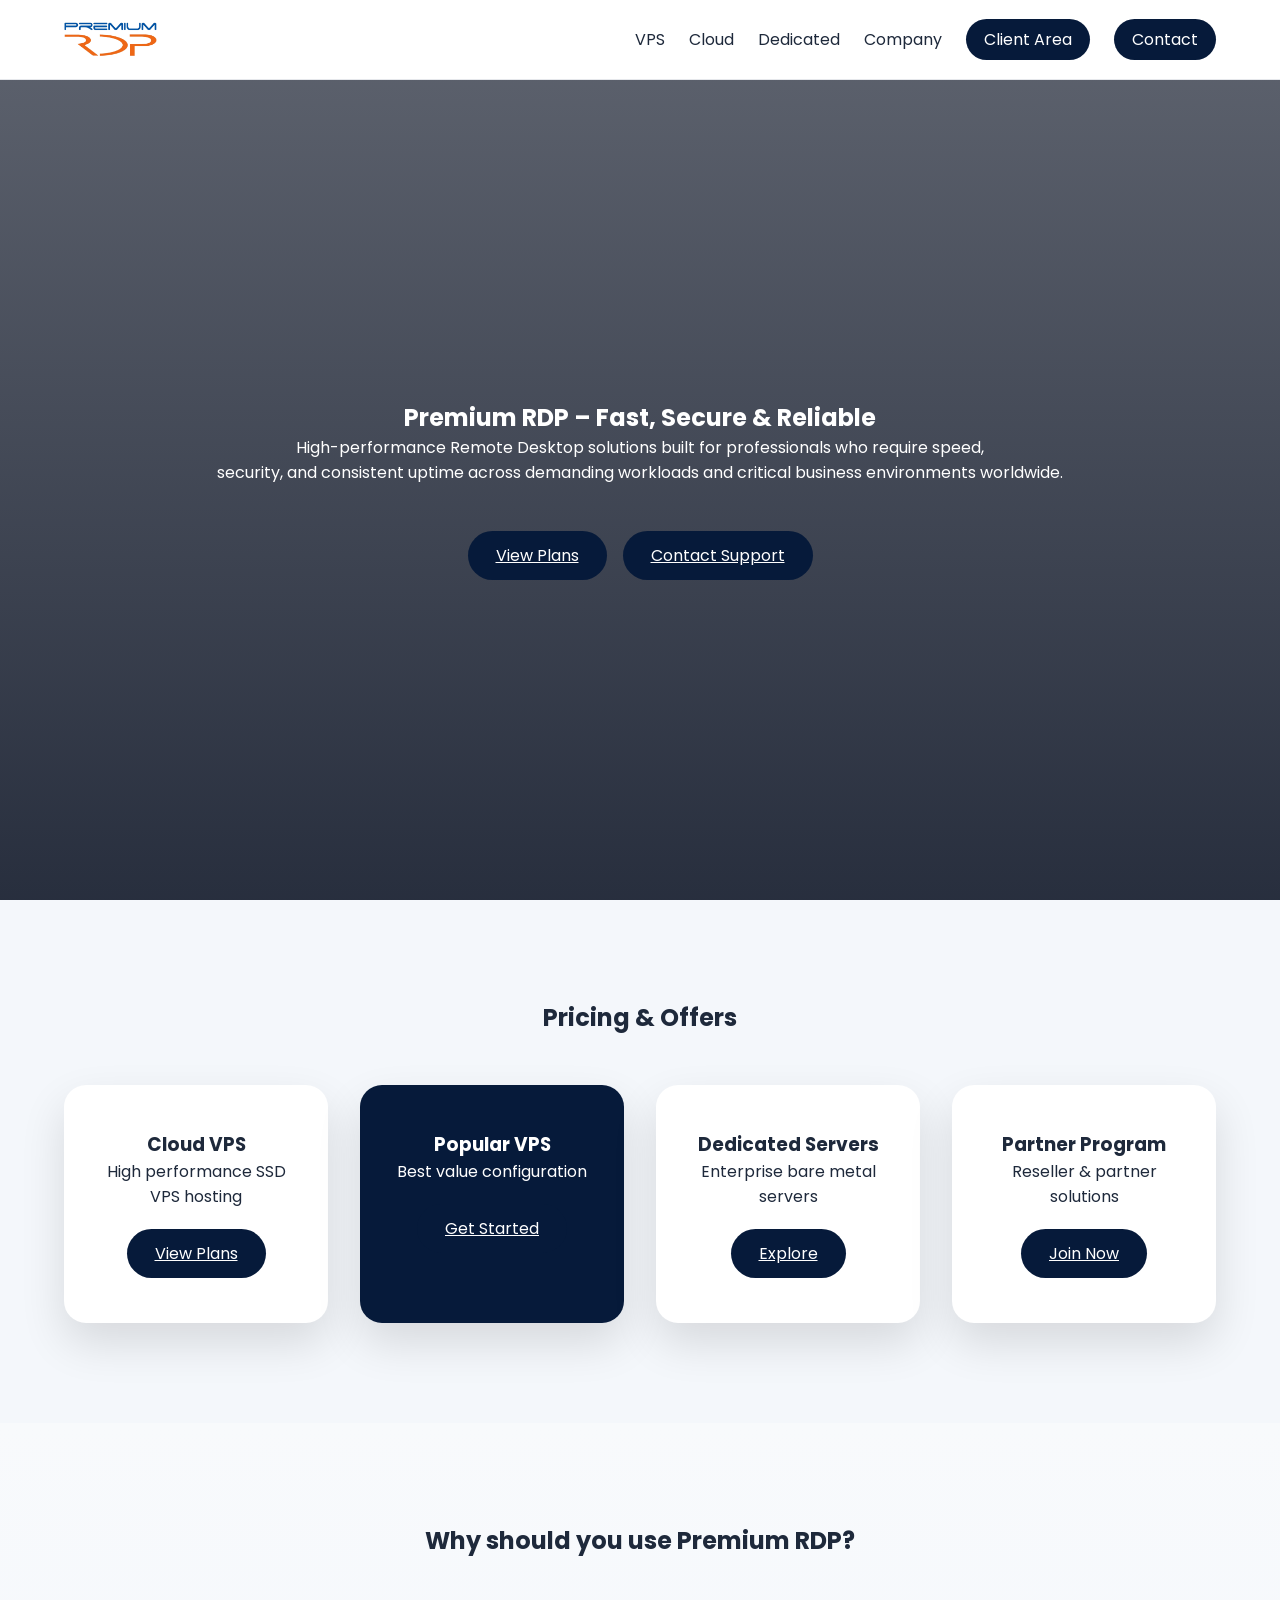
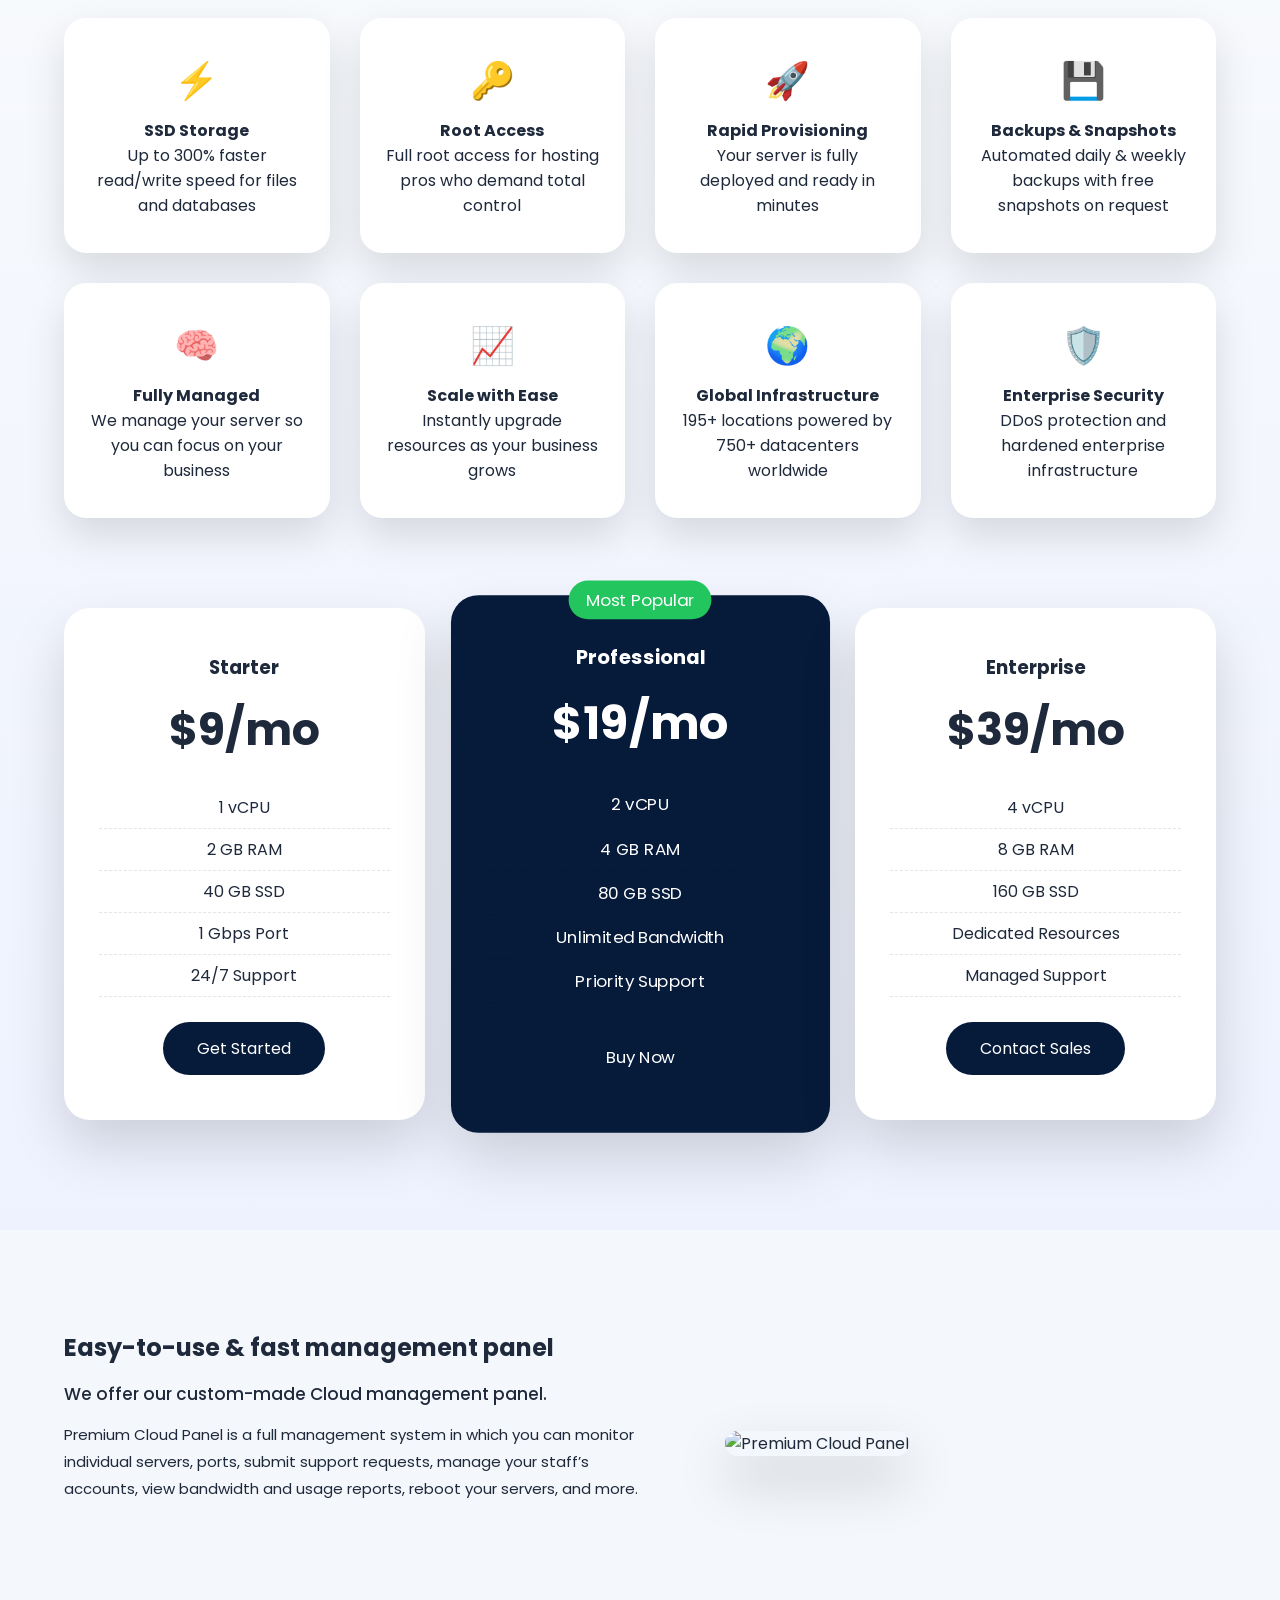
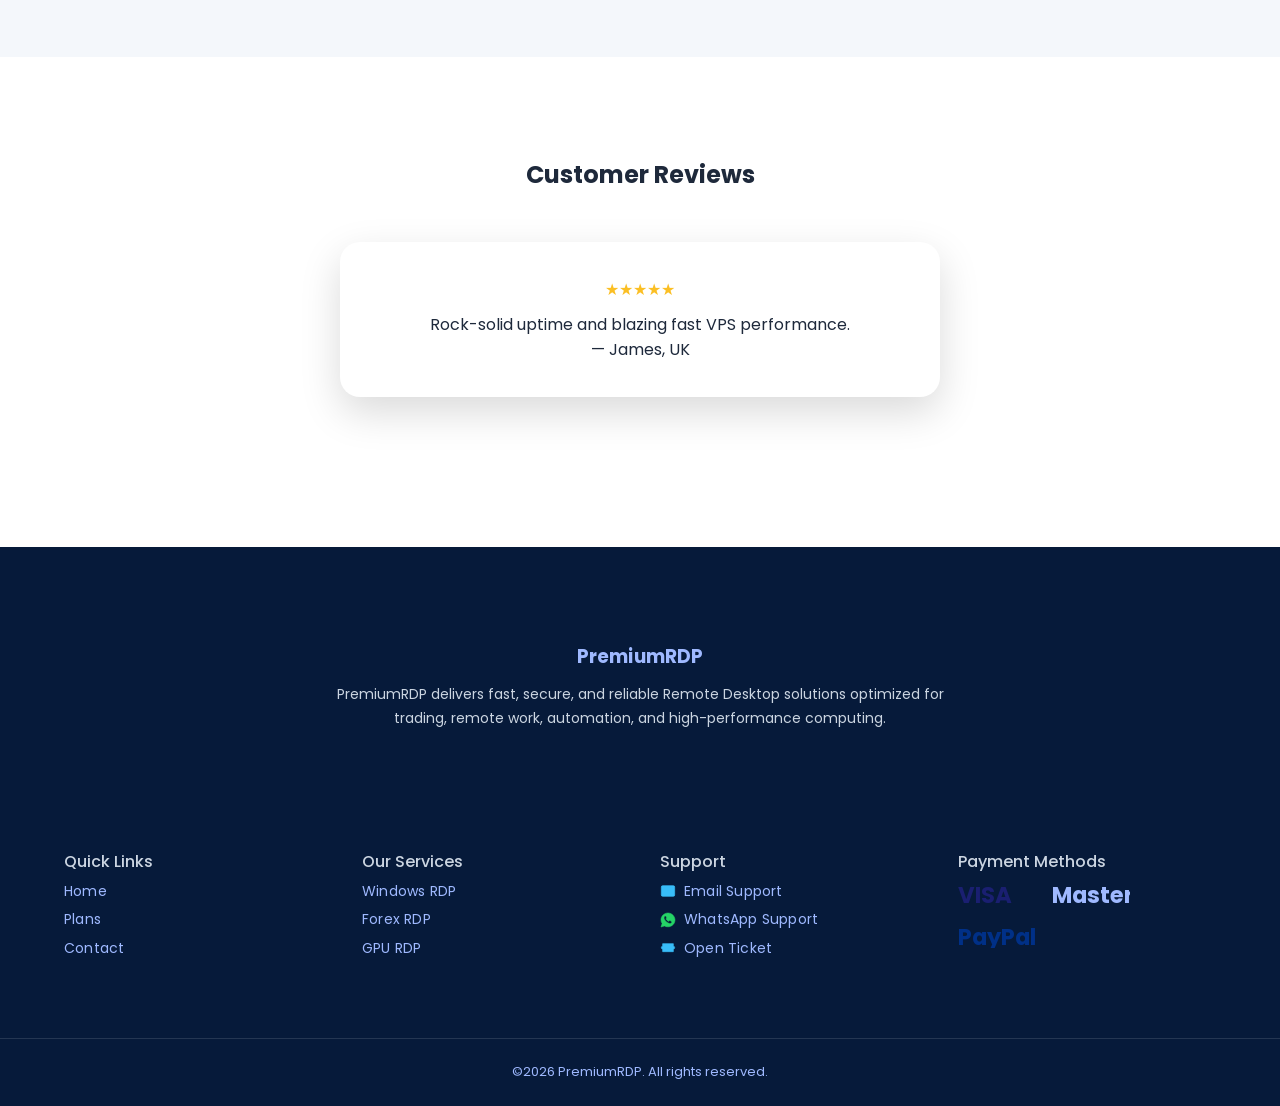
==== index.html @ 4b314b00 "Update index.html" ====
<!DOCTYPE html>
<html lang="en">
<head>
<meta charset="UTF-8">
<meta name="viewport" content="width=device-width, initial-scale=1.0">
<title>Premium RDP Hosting – Fast, Secure Remote Desktop Solutions</title>
<meta name="description" content="Premium RDP provides fast, secure, SSD-powered Remote Desktop hosting for trading, remote work, and streaming with 99.9% uptime and 24/7 support.">
<link rel="stylesheet" href="style.css">
<link href="https://fonts.googleapis.com/css2?family=Poppins:wght@300;400;500;600;700&display=swap" rel="stylesheet">
</head>
<body>

<!-- HEADER -->
<header>
<div class="container nav-container">
<a href="./" class="logo-link" aria-label="Premium RDP Home">
<img src="./premium_cheap_rdp.png" class="logo" alt="Premium RDP Logo" loading="eager">
</a>
<button class="menu-toggle" id="menuToggle" aria-label="Open menu">☰</button>
<nav>
<ul id="navMenu">
<li><a href="#vps">VPS</a></li>
<li><a href="#cloud">Cloud</a></li>
<li><a href="#dedicated">Dedicated</a></li>
<li><a href="#company">Company</a></li>
<li class="btn-nav"><a href="/client-area">Client Area</a></li>
<li class="btn-nav"><a href="contact.html">Contact</a></li>
</ul>
</nav>
</div>
</header>

<!-- HERO SLIDES -->
<section class="hero" id="hero1">

<div class="hero-slide active" style="background-image:url('https://images.unsplash.com/photo-1558494949-ef010cbdcc31?auto=format&fit=crop&w=2000&q=80&fm=webp');">
<div class="overlay"></div>
<div class="hero-content">
<h2>Premium RDP – Fast, Secure & Reliable</h2>
<p>High-performance Remote Desktop solutions built for professionals who require speed, <br>security, and consistent uptime across demanding workloads and critical business environments worldwide.</p>
<div class="hero-cta">
<a class="price-btn" href="#plans">View Plans</a>
<a class="price-btn" href="contact.html">Contact Support</a>
</div>
</div>
</div>

<div class="hero-slide" style="background-image:url('https://images.unsplash.com/photo-1597852074816-d933c7d2b988?auto=format&fit=crop&w=2000&q=80&fm=webp');">
<div class="overlay"></div>
<div class="hero-content">
<h2>Instant Setup • 99.9% Uptime • 24/7 Support</h2>
<p>Your RDP environment is deployed in minutes and monitored continuously. Our support <br> team operates around the clock to ensure performance, reliability, and uninterrupted access whenever you need it.</p>
<div class="hero-cta">
<a class="price-btn" href="#plans">View Plans</a>
<a class="price-btn" href="contact.html">Contact Support</a>
</div>
</div>
</div>

<div class="hero-slide" style="background-image:url('https://images.unsplash.com/photo-1558494949-ef010cbdcc31?auto=format&fit=crop&w=2000&q=80&fm=webp');">
<div class="overlay"></div>
<div class="hero-content">
<h2>Best RDP Plans for Trading / Remote Work / Streaming</h2>
<p>Optimized RDP solutions designed for traders, remote professionals, developers, <br> and streamers who need low latency, stable connections, and secure access from anywhere in the world.</p>
<div class="hero-cta">
<a class="price-btn" href="#plans">View Plans</a>
<a class="price-btn" href="contact.html">Contact Support</a>
</div>
</div>
</div>

<div class="hero-slide" style="background-image:url('https://images.unsplash.com/photo-1597852074816-d933c7d2b988?auto=format&fit=crop&w=2000&q=80&fm=webp');">
<div class="overlay"></div>
<div class="hero-content">
<h2>WE BRING YOU PROFESSIONAL, RELIABLE,<br>AND AFFORDABLE CLOUD SERVER SOLUTIONS.</h2>
<p>The most technologically advanced products tailored for your business, delivering performance, <br> stability, and dependable customer-focused infrastructure at competitive pricing.</p>
<div class="hero-cta">
<a class="price-btn" href="#plans">View Plans</a>
<a class="price-btn" href="contact.html">Contact Support</a>
</div>
</div>
</div>

<div class="hero-slide" style="background-image:url('https://images.unsplash.com/photo-1558494949-ef010cbdcc31?auto=format&fit=crop&w=2000&q=80&fm=webp');">
<div class="overlay"></div>
<div class="hero-content">
<h2>Enterprise Dedicated & VPS Hosting</h2>
<p>Our infrastructure is monitored 24/7 and never oversold, ensuring consistent performance, <br> predictable speeds, and reliable hosting for mission-critical workloads.</p>
<div class="hero-cta">
<a class="price-btn" href="#plans">View Plans</a>
<a class="price-btn" href="contact.html">Contact Support</a>
</div>
</div>
</div>

</section>

<section class="section light" id="plans">
  <div class="container">
    <h2 class="center">Pricing & Offers</h2>
    <div class="pricing-grid">
      <div class="pricing-card">
        <h3>Cloud VPS</h3>
        <p>High performance SSD VPS hosting</p>
        <a class="price-btn" href="#cloud">View Plans</a>
      </div>
      <div class="pricing-card featured">
        <h3>Popular VPS</h3>
        <p>Best value configuration</p>
        <a class="price-btn" href="#vps">Get Started</a>
      </div>
      <div class="pricing-card">
        <h3>Dedicated Servers</h3>
        <p>Enterprise bare metal servers</p>
        <a class="price-btn" href="#dedicated">Explore</a>
      </div>
      <div class="pricing-card">
        <h3>Partner Program</h3>
        <p>Reseller & partner solutions</p>
        <a class="price-btn" href="#company">Join Now</a>
      </div>
    </div>
  </div>
</section>

<!-- WHY PREMIUM + FEATURES + TIERS + CENTERED SUMMARY -->
<section class="section premium-why">
  <div class="container">

    <h2 class="center">Why should you use Premium RDP?</h2>

    <!-- FEATURES GRID -->
    <div class="premium-features">
 
    <!-- CENTERED SUMMARY -->
  <div class="feature-card">
    <span class="icon">⚡</span>
    <h4>SSD Storage</h4>
    <p>Up to 300% faster read/write speed for files and databases</p>
  </div>

  <div class="feature-card">
    <span class="icon">🔑</span>
    <h4>Root Access</h4>
    <p>Full root access for hosting pros who demand total control</p>
  </div>

  <div class="feature-card">
    <span class="icon">🚀</span>
    <h4>Rapid Provisioning</h4>
    <p>Your server is fully deployed and ready in minutes</p>
  </div>

  <div class="feature-card">
    <span class="icon">💾</span>
    <h4>Backups & Snapshots</h4>
    <p>Automated daily & weekly backups with free snapshots on request</p>
  </div>

  <div class="feature-card">
    <span class="icon">🧠</span>
    <h4>Fully Managed</h4>
    <p>We manage your server so you can focus on your business</p>
  </div>

  <div class="feature-card">
    <span class="icon">📈</span>
    <h4>Scale with Ease</h4>
    <p>Instantly upgrade resources as your business grows</p>
  </div>

  <div class="feature-card">
    <span class="icon">🌍</span>
    <h4>Global Infrastructure</h4>
    <p>195+ locations powered by 750+ datacenters worldwide</p>
  </div>

  <div class="feature-card">
    <span class="icon">🛡️</span>
    <h4>Enterprise Security</h4>
    <p>DDoS protection and hardened enterprise infrastructure</p>
  </div>

</div>

    <!-- PRICING TIERS -->
    <div class="pricing-tiers">
      <div class="tier">
        <h3>Starter</h3>
        <div class="price">$9<span>/mo</span></div>
        <ul>
          <li>1 vCPU</li>
          <li>2 GB RAM</li>
          <li>40 GB SSD</li>
          <li>1 Gbps Port</li>
          <li>24/7 Support</li>
        </ul>
        <a class="tier-btn">Get Started</a>
      </div>

      <div class="tier featured">
        <div class="badge">Most Popular</div>
        <h3>Professional</h3>
        <div class="price">$19<span>/mo</span></div>
        <ul>
          <li>2 vCPU</li>
          <li>4 GB RAM</li>
          <li>80 GB SSD</li>
          <li>Unlimited Bandwidth</li>
          <li>Priority Support</li>
        </ul>
        <a class="tier-btn">Buy Now</a>
      </div>

      <div class="tier">
        <h3>Enterprise</h3>
        <div class="price">$39<span>/mo</span></div>
        <ul>
          <li>4 vCPU</li>
          <li>8 GB RAM</li>
          <li>160 GB SSD</li>
          <li>Dedicated Resources</li>
          <li>Managed Support</li>
        </ul>
        <a class="tier-btn">Contact Sales</a>
      </div>
    </div>



  </div>
</section>

<!-- MANAGEMENT PANEL -->
<section class="section light panel-section">
  <div class="container panel-grid">

    <!-- LEFT COLUMN -->
    <div class="panel-content">
      <h2>Easy-to-use & fast management panel</h2>

      <p class="panel-lead">
        We offer our custom-made Cloud management panel.
      </p>

      <p class="panel-description">
        Premium Cloud Panel is a full management system in which you can monitor
        individual servers, ports, submit support requests, manage your staff’s
        accounts, view bandwidth and usage reports, reboot your servers, and more.
      </p>

      <img
        src="https://www.premiumrdp.com/wp-content/uploads/2019/08/vritual-private-server-features-768x200.png"
        class="panel-features-img"
        alt=""
      />
    </div>

    <!-- RIGHT COLUMN (THIS WAS MISSING) -->
    <div class="panel-image">
      <img
        src="https://www.premiumrdp.com/wp-content/uploads/2019/08/choose-server-specification-638x350.png"
        alt="Premium Cloud Panel"
        loading="lazy"
      />
    </div>

  </div>
</section>

<!-- TESTIMONIALS -->
<section class="section">
  <div class="container center">
    <h2>Customer Reviews</h2>
    <div class="testimonial-slider">
      <div class="testimonial active">
        <div class="stars">★★★★★</div>
        <p>Rock-solid uptime and blazing fast VPS performance.</p>
        <span>— James, UK</span>
      </div>
      <div class="testimonial">
        <div class="stars">★★★★★</div>
        <p>Support team is responsive and knowledgeable.</p>
        <span>— Maria, USA</span>
      </div>
      <div class="testimonial">
        <div class="stars">★★★★★</div>
        <p>Best hosting experience in years.</p>
        <span>— Ahmed, Germany</span>
      </div>
    </div>
  </div>
</section>

<!-- Company / About -->
<footer class="site-footer">
<div class="footer-top">
  <div class="footer-top-inner">
    <div class="footer-brand">
    <a href="/PremiumRDPHosting/" class="logo-link">
  <div class="footer-brand">
  <a href="/PremiumRDPHosting/" class="logo-link">
    <h3>PremiumRDP</h3>
  </a>
</div>
  </a>
      <p>
        PremiumRDP delivers fast, secure, and reliable Remote Desktop solutions
        optimized for trading, remote work, automation, and high-performance computing.
      </p>
    </div>
    </div>
  </div>
</div>

  
 <footer>
  <div class="footer-grid footer-columns">

    <!-- COLUMN 1: QUICK LINKS -->
    <section class="footer-col">
      <h4>Quick Links</h4>
      <ul>
        <li><a href="#hero1">Home</a></li>
        <li><a href="#plans">Plans</a></li>
        <li><a href="contact.html">Contact</a></li>
      </ul>
    </section>

    <!-- COLUMN 2: SERVICES -->
    <section class="footer-col">
      <h4>Our Services</h4>
      <ul>
        <li><a href="#vps">Windows RDP</a></li>
        <li><a href="#cloud">Forex RDP</a></li>
        <li><a href="#dedicated">GPU RDP</a></li>
      </ul>
    </section>

    <!-- COLUMN 3: SUPPORT -->
    <section class="footer-col">
      <h4>Support</h4>
      <ul class="icon-links">

        <li>
          <a href="mailto:support@premiumrdp.com">
            <svg viewBox="0 0 24 24" aria-hidden="true">
              <path d="M4 4h16a2 2 0 012 2v12a2 2 0 01-2 2H4a2 2 0 01-2-2V6a2 2 0 012-2zm8 7L4 6h16l-8 5z"/>
            </svg>
            Email Support
          </a>
        </li>

        <li>
          <a href="#">
            <svg viewBox="0 0 32 32" aria-hidden="true">
              <path d="M16 2C8.3 2 2 8.1 2 15.6c0 2.8.8 5.3 2.2 7.5L2 30l7.1-2.1c2.1 1.1 4.5 1.7 6.9 1.7 7.7 0 14-6.1 14-13.6S23.7 2 16 2zm7.6 19.2c-.3.9-1.7 1.7-2.4 1.8-.7.1-1.5.2-2.4-.1-.6-.2-1.3-.4-2.3-.9-4-1.7-6.6-5.8-6.8-6.1-.2-.3-1.6-2.1-1.6-4s1-2.8 1.4-3.2c.3-.4.8-.5 1-.5h.7c.2 0 .6-.1.9.6.3.7 1 2.5 1.1 2.7.1.2.1.4 0 .6-.1.2-.2.4-.4.6-.2.2-.4.5-.6.7-.2.2-.4.4-.2.7.2.3 1 1.6 2.1 2.6 1.4 1.2 2.6 1.6 2.9 1.8.4.2.6.2.8 0 .2-.2 1-1.1 1.2-1.4.2-.3.4-.3.7-.2.3.1 2.1 1 2.4 1.2.3.2.6.3.7.4.1.1.1.8-.2 1.6z"/>
            </svg>
            WhatsApp Support
          </a>
        </li>

        <li>
          <a href="contact.html">
            <svg viewBox="0 0 24 24" aria-hidden="true">
              <path d="M4 4h16v4a2 2 0 010 4v4H4v-4a2 2 0 010-4V4z"/>
            </svg>
            Open Ticket
          </a>
        </li>

      </ul>
    </section>

    <!-- COLUMN 4: PAYMENTS -->
    <section class="footer-col">
      <h4>Payment Methods</h4>
      <div class="payment-icons">

        <svg viewBox="0 0 48 16" aria-label="Visa">
          <text x="0" y="14" font-size="14" font-weight="700">VISA</text>
        </svg>

        <svg viewBox="0 0 48 16" aria-label="MasterCard">
          <text x="0" y="14" font-size="14" font-weight="700">MasterCard</text>
        </svg>

        <svg viewBox="0 0 48 16" aria-label="PayPal">
          <text x="0" y="14" font-size="14" font-weight="700">PayPal</text>
        </svg>

      </div>
    </section>

  </div>

  <p class="footer-legal">©2026 PremiumRDP. All rights reserved.</p>
</footer>

<script src="main.js"></script>
</body>
</html>
---- style.css ----
*{
  margin:0;
  padding:0;
  box-sizing:border-box;
}

/* ================= GLOBAL IMAGE SAFETY RESET ================= */
img{
  max-width:100%;
  height:auto;
}

:root{
  --bg:#ffffff;
  --text:#1e293b;
  --card:#ffffff;
  --navy:#061a3a;
}

body.dark{
  --bg:#020617;
  --text:#e5e7eb;
  --card:#020617;
}

body{
  font-family:'Poppins',sans-serif;
  background:var(--bg);
  color:var(--text);
  padding-top:80px;
  transition:.3s;
}

.container{
  width:90%;
  max-width:1200px;
  margin:auto;
}

/* ================= HEADER ================= */
header{
  position:fixed;
  top:0;
  width:100%;
  height:80px;
  background:var(--bg);
  border-bottom:1px solid #e5e7eb;
  z-index:1000;
}

.nav-container{
  display:flex;
  justify-content:space-between;
  align-items:center;
  height:100%;
}

.logo-link{
  display:flex;
  align-items:center;
  flex-shrink:0;
}

.logo{
  height:48px;
  max-height:48px;
  width:auto;
  display:block;
}

/* === LOGO HARD GUARANTEE (NO PATH CHANGES) === */
.logo{
  display: block !important;
  visibility: visible !important;
  opacity: 1 !important;
  max-width: none;
  object-fit: contain;
}
/* ================= NAV ================= */
nav ul{
  display:flex;
  gap:24px;
  list-style:none;
  align-items:center;
}

.btn-nav{
  background:var(--navy);
  color:#fff;
  padding:8px 18px;
  border-radius:999px;
  transition:.3s;
}

/* ================= HERO ================= */
.hero{
  height:calc(100vh - 80px);
  position:relative;
  overflow:hidden;
}

.hero-slide{
  position:absolute;
  inset:0;
  background-size:cover;
  background-position:center;
  opacity:0;
  transition:2.5s;
  display:flex;
  align-items:center;
  justify-content:center;
  transform:scale(1.04);
}

.hero-slide.active{
  opacity:1;
  transform:scale(1);
}

.overlay{
  position:absolute;
  inset:0;
  background:linear-gradient(
    180deg,
    rgba(2,10,28,.65),
    rgba(2,10,28,.85)
  );
}

.hero-content{
  position:relative;
  color:#fff;
  text-align:center;
  padding:20px;
}

.offer{
  background:var(--navy);
  padding:12px 30px;
  border-radius:999px;
  display:inline-block;
  margin-bottom:20px;
  transition:.3s;
}

/* ================= SECTIONS ================= */
.section{
  padding:100px 0;
}

.section.light{
  background:#f4f7fb;
}

.center{
  text-align:center;
}

/* ================= PRICING ================= */
.pricing-grid{
  display:grid;
  grid-template-columns:repeat(auto-fit,minmax(250px,1fr));
  gap:32px;
  margin-top:50px;
}

.pricing-card{
  background:var(--card);
  padding:45px 30px;
  border-radius:22px;
  text-align:center;
  box-shadow:0 20px 45px rgba(0,0,0,.12);
  transition:.35s;
}

.pricing-card:hover{
  transform:translateY(-10px);
}

.pricing-card.featured{
  background:var(--navy);
  color:#fff;
}

.price-btn{
  display:inline-block;
  margin-top:20px;
  padding:12px 28px;
  border-radius:999px;
  background:var(--navy);
  color:#fff;
  transition:.3s;
}

/* ================= TESTIMONIALS ================= */
.testimonial-slider{
  max-width:600px;
  margin:50px auto;
  position:relative;
}

.testimonial{
  background:var(--card);
  padding:35px;
  border-radius:20px;
  box-shadow:0 15px 40px rgba(0,0,0,.15);
  opacity:0;
  position:absolute;
  width:100%;
  transition:1s;
}

.testimonial.active{
  opacity:1;
  position:relative;
}

.stars{
  color:#fbbf24;
  margin-bottom:10px;
}

/* ================= FOOTER ================= */
footer{
  background:#020617;
  color:#cbd5e1;
  padding:70px 0;
}

.footer-grid{
  display:grid;
  grid-template-columns:repeat(auto-fit,minmax(220px,1fr));
  gap:40px;
}

footer h4{
  color:#fff;
  margin-bottom:10px;
}

footer p{
  font-size:14px;
  line-height:1.7;
}

.footer-partner{
  display:flex;
  flex-direction:column;
  justify-content:center;
  padding:25px;
  border-radius:18px;
  background:rgba(255,255,255,0.04);
}

.footer-legal{
  margin-top:40px;
  text-align:center;
  font-size:13px;
}

/* ================= FOOTER LINKS ================= */
.footer-links{
  list-style:none;
  padding:0;
}

.footer-links li{
  margin-bottom:6px;
}

.footer-links a{
  color:#cbd5e1;
  font-size:14px;
  text-decoration:none;
  transition:.25s;
}

.footer-links a:hover{
  color:#ffffff;
  text-decoration:underline;
}

/* ================= FOOTER HIGHLIGHTS ================= */
.footer-highlights{
  grid-column:1 / -1;
  margin-bottom:40px;
}

.footer-highlights ul{
  display:flex;
  flex-wrap:wrap;
  gap:24px;
  list-style:none;
  padding:20px 25px;
  background:rgba(255,255,255,0.04);
  border-radius:18px;
}

.footer-highlights li{
  font-size:15px;
  color:#e5e7eb;
  display:flex;
  align-items:center;
  gap:10px;
}

.footer-highlights li::before{
  content:"✓";
  color:#38bdf8;
  font-weight:700;
}
/* ===== WHY PREMIUM SECTION ===== */
.premium-why{
  background:linear-gradient(180deg,#f8fafc,#eef2ff);
}

.premium-features{
  display:grid;
  grid-template-columns:repeat(auto-fit,minmax(220px,1fr));
  gap:30px;
  margin:60px 0 90px;
}

.feature-card{
  background:var(--card);
  border-radius:22px;
  padding:35px 25px;
  text-align:center;
  box-shadow:0 18px 40px rgba(0,0,0,.12);
  transition:.35s;
}

.feature-card:hover{
  transform:translateY(-10px);
}

.feature-card .icon{
  font-size:36px;
  margin-bottom:10px;
  display:block;
}

/* ===== PRICING ===== */
.pricing-tiers{
  display:grid;
  grid-template-columns:repeat(auto-fit,minmax(260px,1fr));
  gap:35px;
  margin-bottom:10px;
}

.tier{
  background:#fff;
  border-radius:26px;
  padding:45px 35px;
  text-align:center;
  box-shadow:0 25px 55px rgba(0,0,0,.15);
  transition:.35s;
  position:relative;
}

.tier:hover{
  transform:translateY(-12px);
}

.tier.featured{
  background:var(--navy);
  color:#fff;
  transform:scale(1.05);
}

.badge{
  position:absolute;
  top:-14px;
  left:50%;
  transform:translateX(-50%);
  background:#22c55e;
  color:#fff;
  padding:6px 16px;
  border-radius:999px;
}

.price{
  font-size:44px;
  font-weight:700;
  margin:15px 0;
}

.tier ul{
  list-style:none;
  padding:0;
  margin:25px 0;
}

.tier ul li{
  padding:8px 0;
  border-bottom:1px dashed rgba(0,0,0,.1);
}

.tier-btn{
  display:inline-block;
  padding:14px 34px;
  border-radius:999px;
  background:var(--navy);
  color:#fff;
}

/* ===== SUMMARY ===== */
.why-summary{
  background:rgba(255,255,255,.75);
  border-radius:28px;
  padding:50px 40px;
  text-align:center;
  box-shadow:0 20px 45px rgba(0,0,0,.12);
}

.summary-points{
  display:flex;
  flex-wrap:wrap;
  justify-content:center;
  gap:22px;
}

.summary-points span{
  background:#fff;
  padding:14px 24px;
  border-radius:999px;
  font-size:14px;
  box-shadow:0 8px 22px rgba(0,0,0,.12);
}

@media(max-width:768px){
  .tier.featured{
    transform:none;
  }
}

/* ================= MANAGEMENT PANEL ================= */

.panel-section{
  background:#f4f7fb;
}

.panel-grid{
  display:grid;
  grid-template-columns:1.1fr .9fr;
  gap:60px;
  align-items:center;
}

.panel-content h2{
  margin-bottom:16px;
}

.panel-lead{
  font-size:17px;
  font-weight:500;
  margin-bottom:14px;
}

.panel-description{
  font-size:15px;
  line-height:1.8;
  margin-bottom:30px;
  max-width:620px;
}

.panel-features-img{
  width:100%;
  max-width:560px;
  margin-top:10px;
}

.panel-image img{
  width:100%;
  max-width:520px;
  border-radius:22px;
  box-shadow:0 25px 55px rgba(0,0,0,.2);
}

/* ================= RESPONSIVE ================= */

@media(max-width:900px){
  .panel-grid{
    grid-template-columns:1fr;
    text-align:center;
  }

  .panel-description{
    margin-left:auto;
    margin-right:auto;
  }

  .panel-features-img{
    margin-left:auto;
    margin-right:auto;
  }

  .panel-image img{
    margin:40px auto 0;
  }
}

.hero-cta{
  margin-top:26px;
  display:flex;
  gap:16px;
  justify-content:center;
  flex-wrap:wrap;
}

/* =========================================================
   FOOTER — FINAL STABLE OVERRIDE (NO STRUCTURE CHANGES)
   ========================================================= */

/* ---------- FULL-WIDTH DARK NAVY FOR ALL FOOTER AREAS ---------- */
footer{
  width:100vw;
  margin-left:calc(50% - 50vw);
  margin-right:calc(50% - 50vw);
  background:#061a3a;
  color:#cbd5e1;
}

/* Bottom legal strip MUST also be full width */
.footer-legal{
  width:100vw;
  margin-left:calc(50% - 50vw);
  margin-right:calc(50% - 50vw);
  background:#061a3a;
  color:#9fb9ff;
  padding:1.4rem 1rem;
  text-align:center;
  font-size:13px;
  border-top:1px solid rgba(255,255,255,0.12);
}

/* Prevent inner containers from painting white */
footer > *,
.footer-legal > *{
  background:transparent !important;
}

.footer-brand{
  text-align:center;
}

.footer-brand .logo-link{
  display:inline-block;
}

/* ---------- FOOTER GRID (UNCHANGED STRUCTURE, JUST STABLE) ---------- */
.footer-grid{
  max-width:1200px;
  margin:0 auto;
  padding:4rem 1.5rem 3rem;

  display:grid;
  grid-template-columns:repeat(auto-fit,minmax(220px,1fr));
  gap:40px;
}

/* ---------- BRAND BLOCK — CENTER ONLY THIS ---------- */
.footer-brand{
  text-align:center;
}

.footer-brand h3{
  color:#ffffff;
  margin-bottom:.75rem;
}

.footer-brand p{
  color:#9fb9ff;
  line-height:1.7;
  max-width:640px;
  margin:0 auto;
}

/* ---------- OTHER FOOTER HEADINGS ---------- */
footer h4{
  color:#e6edff;
  margin-bottom:10px;
  font-weight:500;
}

/* ---------- FOOTER TEXT ---------- */
footer p,
footer li{
  font-size:14px;
  line-height:1.7;
  color:#cbd5e1;
}

/* ---------- FOOTER LINKS ---------- */
.footer-links a{
  color:#a5c7ff;
  text-decoration:none;
  transition:.25s;
}

.footer-links a:hover{
  color:#e6f0ff;
  text-decoration:underline;
}

/* ---------- ICON + TEXT ALIGNMENT ---------- */
.icon-links a{
  display:flex;
  align-items:center;
  gap:.5rem;
}

/* ---------- SVG ICON SIZE + COLOR (FIXED) ---------- */
/* Utility / feature icons only */
.icon-links svg,
.footer-highlights svg{
  width:16px;
  height:16px;
  fill:#38bdf8;
  stroke:#38bdf8;
  flex-shrink:0;
}

/* ---------- FOOTER HIGHLIGHTS ---------- */
.footer-highlights{
  grid-column:1 / -1;
  margin-bottom:2.5rem;
}

.footer-highlights ul{
  display:flex;
  flex-wrap:wrap;
  gap:24px;
  padding:20px 25px;
  background:rgba(255,255,255,0.06);
  border-radius:18px;
  list-style:none;
}

.footer-highlights li{
  display:flex;
  align-items:center;
  gap:10px;
  font-size:15px;
  color:#e6edff;
}

.footer-highlights li::before{
  content:"✓";
  color:#38bdf8;
  font-weight:700;
}

/* ---------- PAYMENT / BRAND ICONS — DO NOT TOUCH ---------- */
.payment-icons svg{
  width:auto;
  height:26px;
  fill:initial;
  stroke:initial;
}

/* ---------- FORCE 4-COLUMN LAYOUT ---------- */
.footer-columns{
  grid-template-columns:repeat(4,1fr);
}

@media (max-width: 900px){
  .footer-columns{
    grid-template-columns:repeat(2,1fr);
  }
}

@media (max-width: 520px){
  .footer-columns{
    grid-template-columns:1fr;
  }
}

/* ---------- FOOTER COLUMN SPACING ---------- */
.footer-col ul{
  list-style:none;
  padding:0;
  margin:0;
}

.footer-col li{
  margin-bottom:8px;
}

/* ---------- ICON LINKS SVG FIX ---------- */
.icon-links svg{
  width:16px;
  height:16px;
  fill:#38bdf8;
  stroke:#38bdf8;
}

/* ---------- PAYMENT ICON ALIGNMENT ---------- */
.payment-icons{
  display:flex;
  gap:16px;
  align-items:center;
  flex-wrap:wrap;
}

/* =========================================================
   BRAND-ACCURATE SVG COLORS (OVERRIDES ONLY)
   ========================================================= */

/* ---------- WhatsApp (Green) ---------- */
.icon-links a[href*="whatsapp"] svg,
.icon-links svg[aria-hidden="true"]:has(path[d*="7.6 19.2"]){
  fill:#25D366;
  stroke:#25D366;
}

/* ---------- Visa ---------- */
.payment-icons svg[aria-label="Visa"] text{
  fill:#1A1F71;
}

/* ---------- PayPal ---------- */
.payment-icons svg[aria-label="PayPal"] text{
  fill:#003087;
}

/* ---------- Mastercard ---------- */
.payment-icons svg[aria-label="Mastercard"] circle:first-child{
  fill:#EB001B; /* red */
}

.payment-icons svg[aria-label="Mastercard"] circle:last-child{
  fill:#F79E1B; /* orange */
}

/* ---------- Crypto (Neutral Accent) ---------- */
.payment-icons svg[aria-label="Crypto"] circle{
  fill:#facc15;
}


.payment-icons svg{
  height:26px;
}
/* =========================================================
   FOOTER LINK TYPOGRAPHY & INTERACTION REFINEMENT
   ========================================================= */

/* Base footer link typography */
footer a{
  color:#9fb9ff;              /* light blue */
  font-weight:400;
  letter-spacing:.2px;
  text-decoration:none;
  transition:color .25s ease, transform .15s ease;
}

/* Hover / focus */
footer a:hover,
footer a:focus-visible{
  color:#e6f0ff;              /* brighter blue */
  text-decoration:none;
}

/* Active / click */
footer a:active{
  color:#c7d7ff;
}

/* List items spacing consistency */
footer ul li{
  margin-bottom:8px;
}

/* Support links (icon + text) */
.icon-links a{
  color:#9fb9ff;
  font-weight:400;
}

/* Hover lift for support links */
.icon-links a:hover{
  color:#e6f0ff;
  transform:translateX(2px);
}

/* Payment text labels (Visa / PayPal text SVGs) */
.payment-icons text{
  fill:#9fb9ff;
  transition:fill .25s ease;
}

/* Payment hover */
.payment-icons svg:hover text{
  fill:#e6f0ff;
}

/* =========================================================
   FOOTER SPACING REFINEMENT (TOP FOOTER ONLY)
   ========================================================= */

/* Reduce overall vertical padding of top footer */
.footer-grid{
  padding:3rem 1.5rem 2rem; /* was 4rem 1.5rem 3rem */
}

/* Tighten section headings */
footer h4{
  margin-bottom:6px; /* was ~10px */
}

/* Reduce list item spacing */
.footer-links li,
.footer-col li{
  margin-bottom:5px; /* was ~8px */
}

/* Tighten spacing under lists */
.footer-links{
  margin-bottom:0;
}

/* Reduce column internal padding if present */
.footer-col{
  padding-bottom:0;
}

/* Trim space before bottom legal footer */
footer{
  padding-bottom:0;
}

/* If highlights are used above columns, tighten them */
.footer-highlights{
  margin-bottom:1.75rem; /* was ~2.5rem */
}

.shift-right {
  position: relative;
  left: -40px;
}
/* ================= MOBILE NAV FIX ================= */

.menu-toggle{
  display:none;
  font-size:26px;
  background:none;
  border:none;
  cursor:pointer;
}

nav ul li a{
  text-decoration:none;
  color:inherit;
}

@media(max-width:768px){

  nav ul{
    position:absolute;
    top:80px;
    left:0;
    width:100%;
    background:var(--bg);
    flex-direction:column;
    padding:20px;
    gap:16px;
    display:none;
  }

  nav ul.open{
    display:flex;
  }

}


/* ================= MOBILE MENU — FLUSH RIGHT ================= */
@media (max-width: 768px){

  .nav-container{
    justify-content: space-between;
  }

  .logo-link{
    margin-right: auto;
  }

  .menu-toggle{
    display:block;
    margin-left: auto;
    padding-right: 0;
    padding-left: 12px;
    font-size: 26px;
    line-height: 1;
  }

}

/* ================= MOBILE LOGO FIX ================= */

@media (max-width: 768px){
  .logo{
    height:40px;
    width:auto;
    max-height:none;
  }

  .logo-text{
    display:none !important;
  }
}


/* ================= FOOTER BRAND — MOBILE CENTER FIX ================= */
@media (max-width: 768px){

  .footer-brand{
    text-align: center;
  }

  .footer-brand .logo-link{
    display: block;          /* critical */
    width: 100%;
    text-align: center;
  }

  .footer-brand h3{
    margin-left: auto;
    margin-right: auto;
  }

  .footer-brand p{
    margin-left: auto;
    margin-right: auto;
  }

}
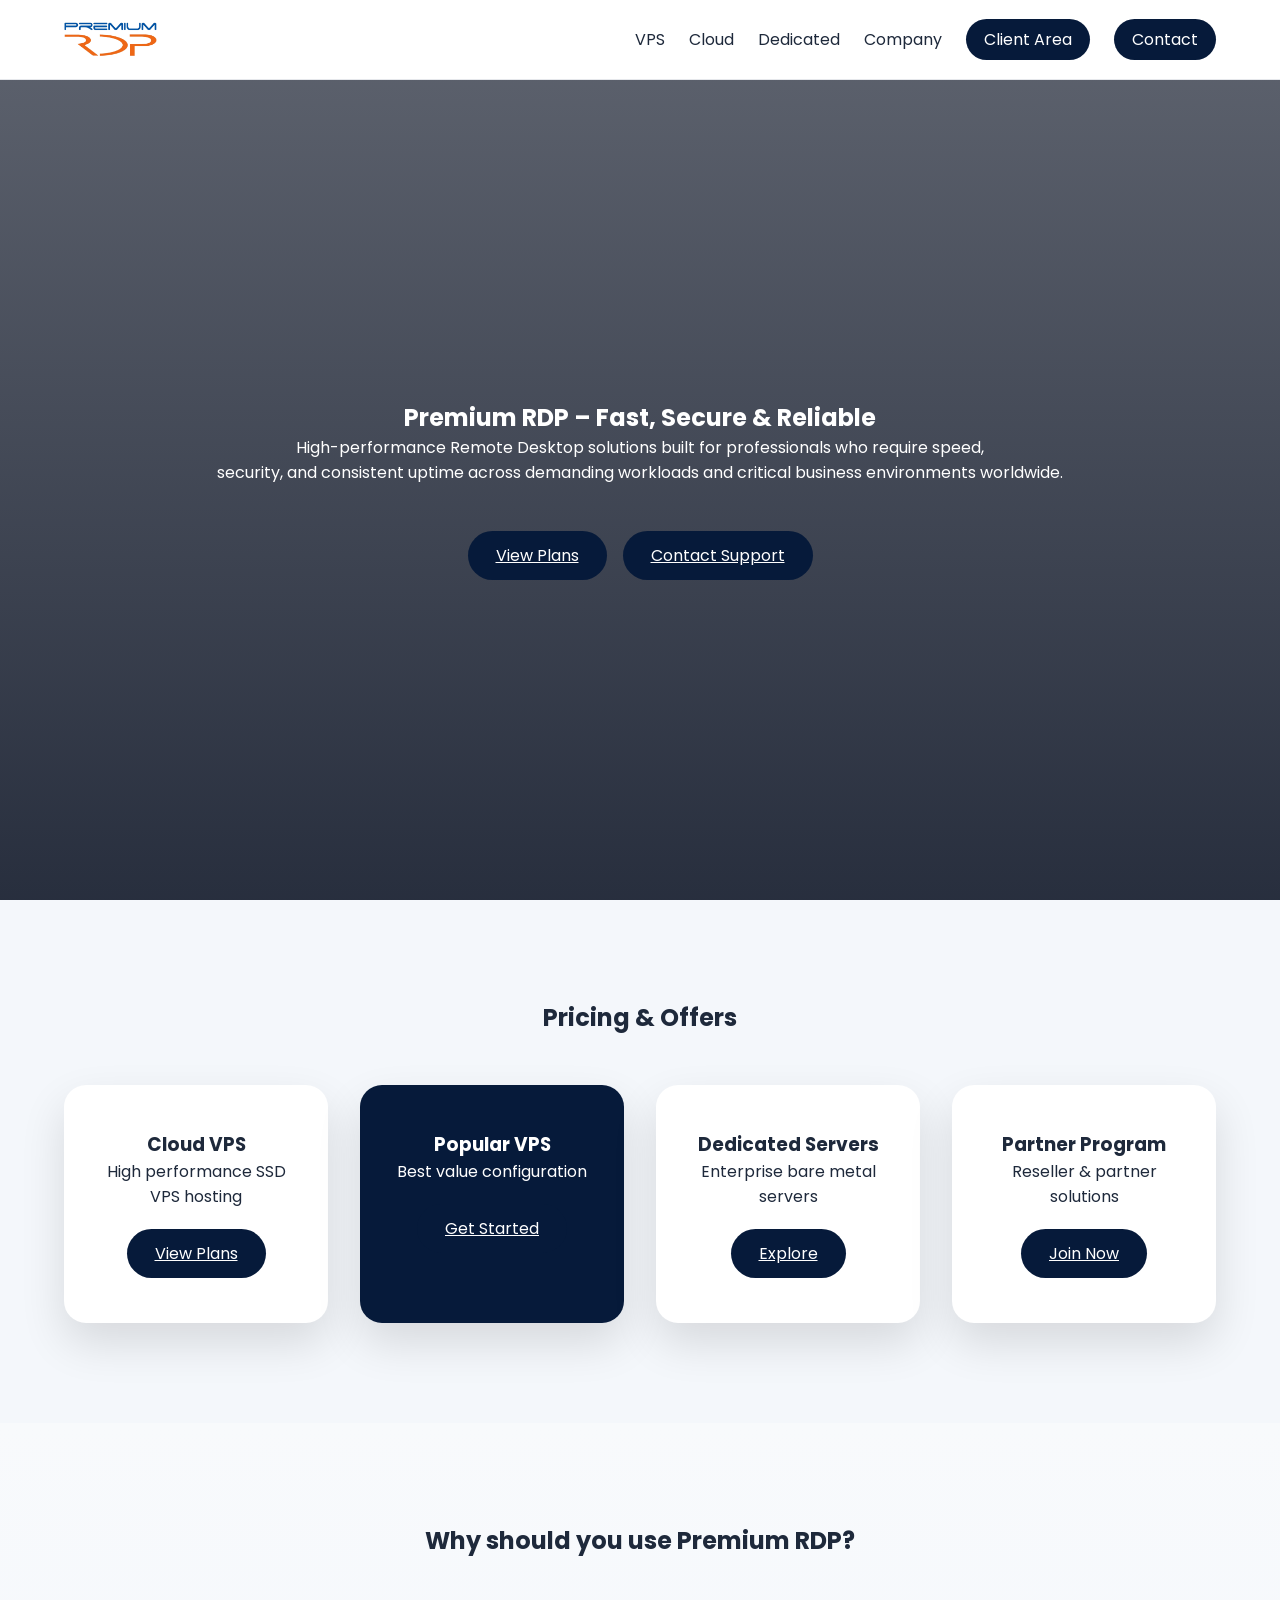
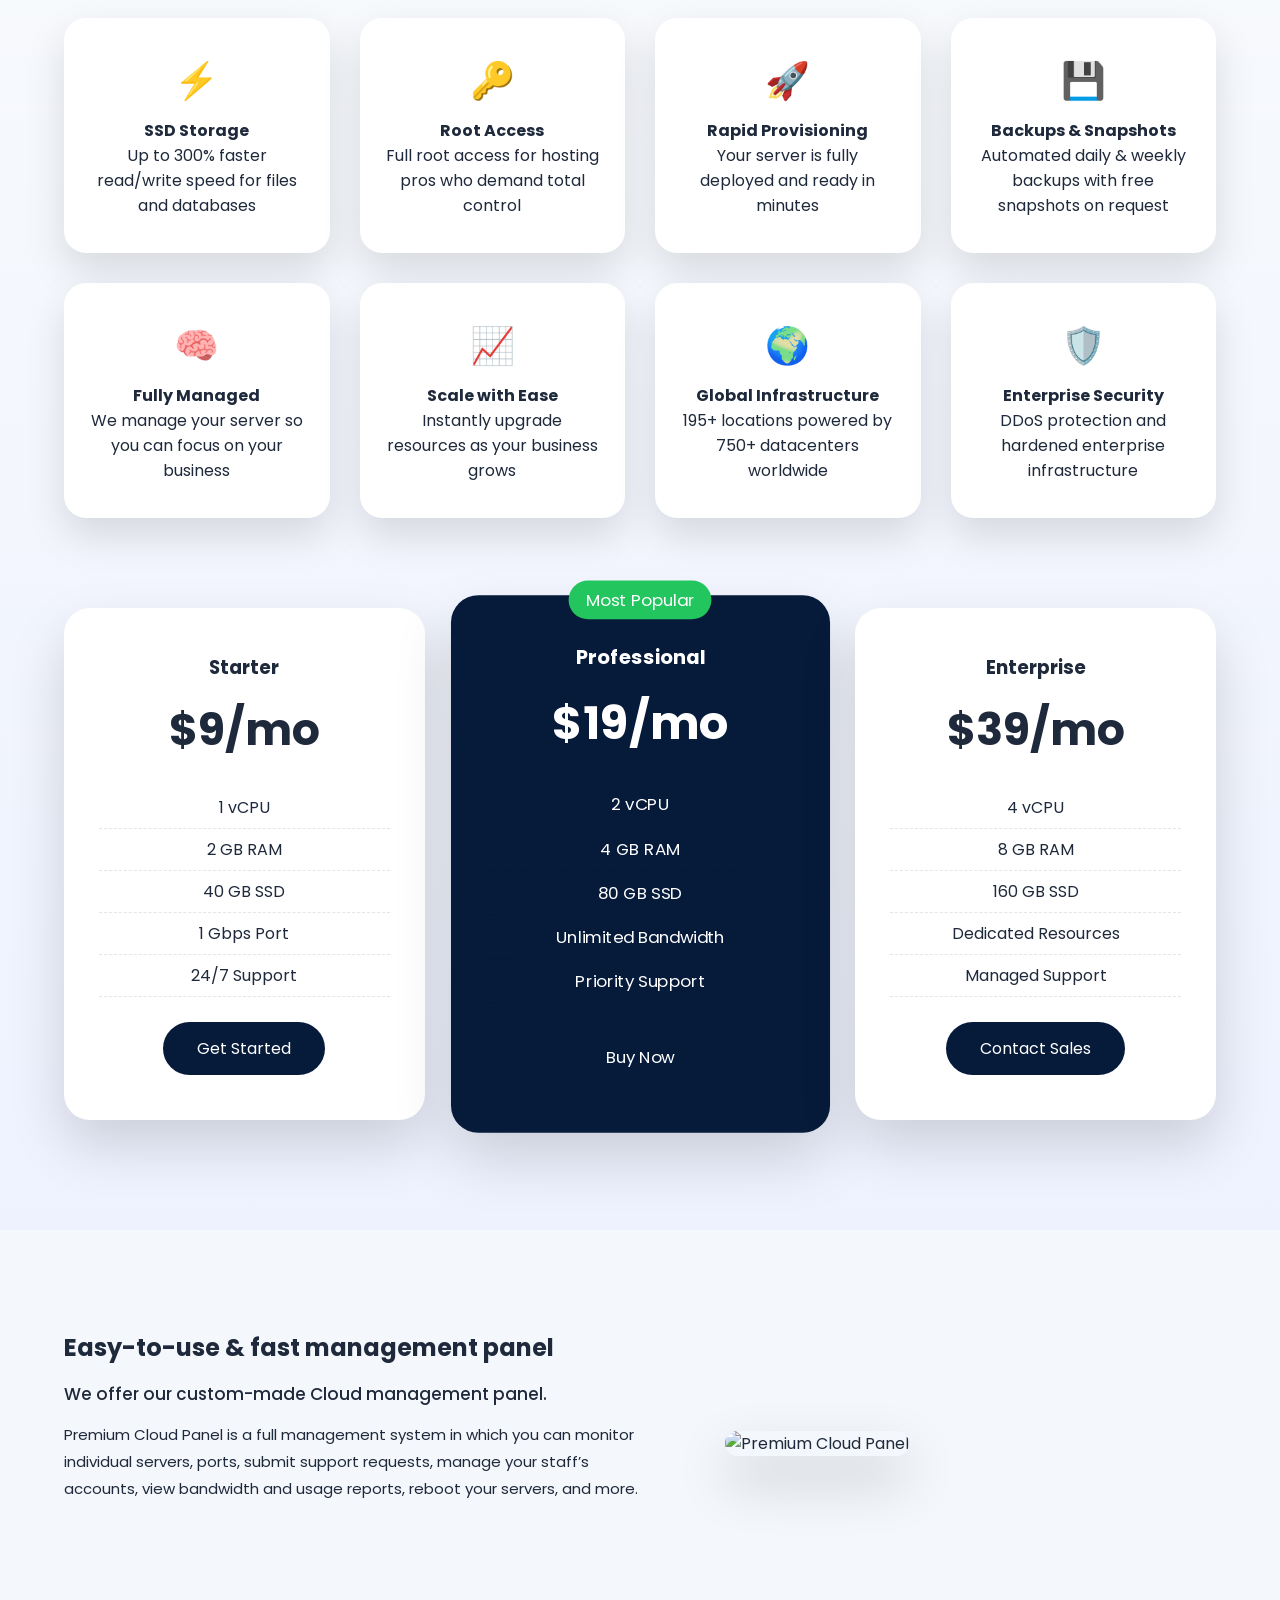
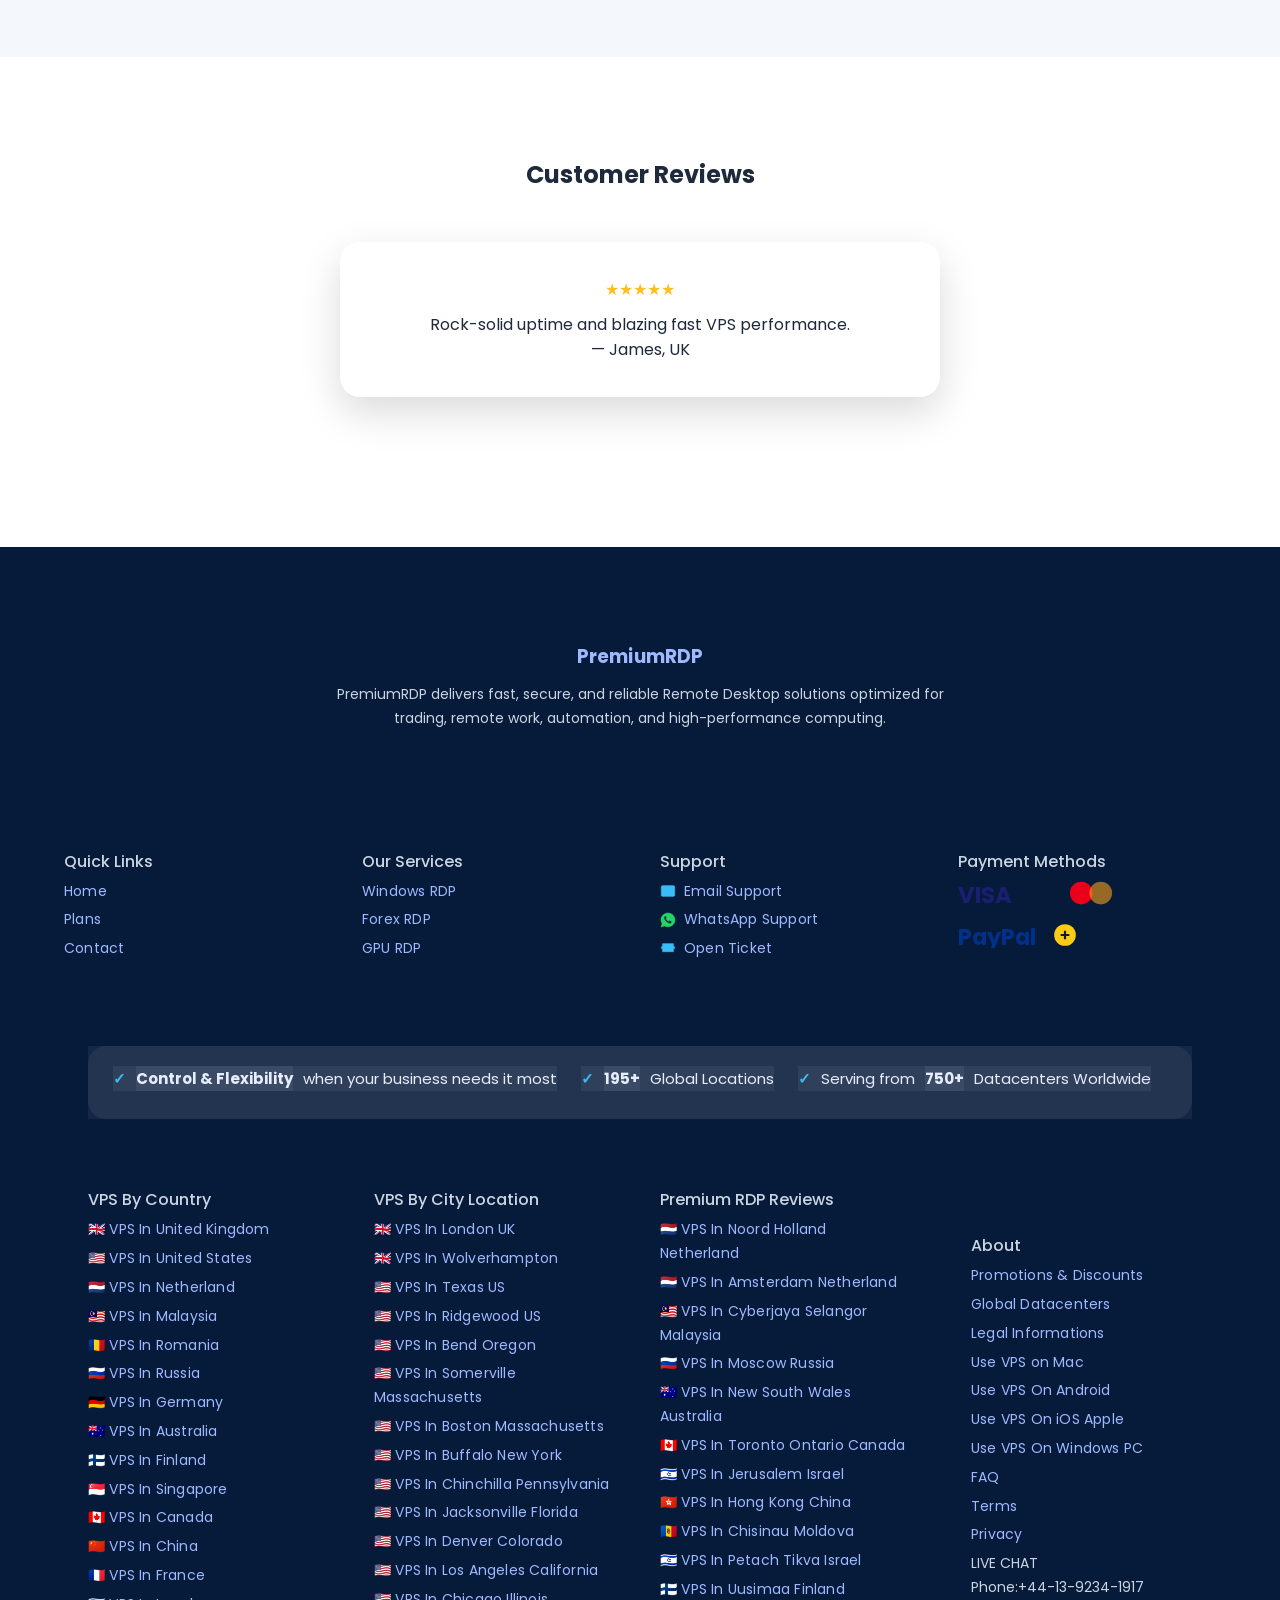
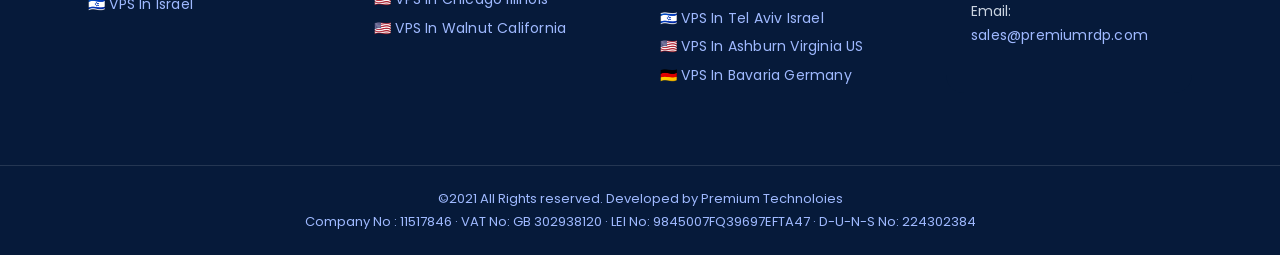
==== commit 9f2b87b9: "Update index.html" ====
--- a/index.html
+++ b/index.html
@@ -372,7 +372,7 @@
       </ul>
     </section>
 
-    <!-- COLUMN 4: PAYMENTS -->
+ <!-- COLUMN 4: PAYMENTS -->
     <section class="footer-col">
       <h4>Payment Methods</h4>
       <div class="payment-icons">
@@ -381,21 +381,129 @@
           <text x="0" y="14" font-size="14" font-weight="700">VISA</text>
         </svg>
 
-        <svg viewBox="0 0 48 16" aria-label="MasterCard">
-          <text x="0" y="14" font-size="14" font-weight="700">MasterCard</text>
+        <svg viewBox="0 0 48 16" aria-label="Mastercard">
+          <circle cx="18" cy="8" r="7"/>
+          <circle cx="30" cy="8" r="7" opacity="0.6"/>
         </svg>
 
         <svg viewBox="0 0 48 16" aria-label="PayPal">
           <text x="0" y="14" font-size="14" font-weight="700">PayPal</text>
         </svg>
 
+        <svg viewBox="0 0 24 24" aria-label="Crypto">
+          <circle cx="12" cy="12" r="10"/>
+          <path d="M8 12h8M12 8v8" stroke="#0f172a" stroke-width="2"/>
+        </svg>
+
       </div>
     </section>
 
   </div>
-
-  <p class="footer-legal">©2026 PremiumRDP. All rights reserved.</p>
 </footer>
+
+
+  <div class="container footer-grid">
+
+
+    <div class="footer-highlights">
+      <ul>
+        <li><strong>Control & Flexibility</strong> when your business needs it most</li>
+        <li><strong>195+</strong> Global Locations</li>
+        <li>Serving from <strong>750+</strong> Datacenters Worldwide</li>
+      </ul>
+    </div>
+
+<div>
+  <h4>VPS By Country</h4>
+  <ul class="footer-links">
+    <li><a href="#">🇬🇧 VPS In United Kingdom</a></li>
+    <li><a href="#">🇺🇸 VPS In United States</a></li>
+    <li><a href="#">🇳🇱 VPS In Netherland</a></li>
+    <li><a href="#">🇲🇾 VPS In Malaysia</a></li>
+    <li><a href="#">🇷🇴 VPS In Romania</a></li>
+    <li><a href="#">🇷🇺 VPS In Russia</a></li>
+    <li><a href="#">🇩🇪 VPS In Germany</a></li>
+    <li><a href="#">🇦🇺 VPS In Australia</a></li>
+    <li><a href="#">🇫🇮 VPS In Finland</a></li>
+    <li><a href="#">🇸🇬 VPS In Singapore</a></li>
+    <li><a href="#">🇨🇦 VPS In Canada</a></li>
+    <li><a href="#">🇨🇳 VPS In China</a></li>
+    <li><a href="#">🇫🇷 VPS In France</a></li>
+    <li><a href="#">🇮🇱 VPS In Israel</a></li>
+  </ul>
+</div>
+
+<div>
+  <h4>VPS By City Location</h4>
+  <ul class="footer-links">
+    <li><a href="#">🇬🇧 VPS In London UK</a></li>
+    <li><a href="#">🇬🇧 VPS In Wolverhampton</a></li>
+    <li><a href="#">🇺🇸 VPS In Texas US</a></li>
+    <li><a href="#">🇺🇸 VPS In Ridgewood US</a></li>
+    <li><a href="#">🇺🇸 VPS In Bend Oregon</a></li>
+    <li><a href="#">🇺🇸 VPS In Somerville Massachusetts</a></li>
+    <li><a href="#">🇺🇸 VPS In Boston Massachusetts</a></li>
+    <li><a href="#">🇺🇸 VPS In Buffalo New York</a></li>
+    <li><a href="#">🇺🇸 VPS In Chinchilla Pennsylvania</a></li>
+    <li><a href="#">🇺🇸 VPS In Jacksonville Florida</a></li>
+    <li><a href="#">🇺🇸 VPS In Denver Colorado</a></li>
+    <li><a href="#">🇺🇸 VPS In Los Angeles California</a></li>
+    <li><a href="#">🇺🇸 VPS In Chicago Illinois</a></li>
+    <li><a href="#">🇺🇸 VPS In Walnut California</a></li>
+  </ul>
+</div>
+
+<div>
+  <h4>Premium RDP Reviews</h4>
+  <ul class="footer-links">
+    <li><a href="#">🇳🇱 VPS In Noord Holland Netherland</a></li>
+    <li><a href="#">🇳🇱 VPS In Amsterdam Netherland</a></li>
+    <li><a href="#">🇲🇾 VPS In Cyberjaya Selangor Malaysia</a></li>
+    <li><a href="#">🇷🇺 VPS In Moscow Russia</a></li>
+    <li><a href="#">🇦🇺 VPS In New South Wales Australia</a></li>
+    <li><a href="#">🇨🇦 VPS In Toronto Ontario Canada</a></li>
+    <li><a href="#">🇮🇱 VPS In Jerusalem Israel</a></li>
+    <li><a href="#">🇭🇰 VPS In Hong Kong China</a></li>
+    <li><a href="#">🇲🇩 VPS In Chisinau Moldova</a></li>
+    <li><a href="#">🇮🇱 VPS In Petach Tikva Israel</a></li>
+    <li><a href="#">🇫🇮 VPS In Uusimaa Finland</a></li>
+    <li><a href="#">🇮🇱 VPS In Tel Aviv Israel</a></li>
+    <li><a href="#">🇺🇸 VPS In Ashburn Virginia US</a></li>
+    <li><a href="#">🇩🇪 VPS In Bavaria Germany</a></li>
+  </ul>
+</div>
+
+<div class="footer-partner">
+  <h4>About</h4>
+  <ul class="footer-links">
+    <li><a href="#">Promotions & Discounts</a></li>
+    <li><a href="#">Global Datacenters</a></li>
+    <li><a href="#">Legal Informations</a></li>
+    <li><a href="#">Use VPS on Mac</a></li>
+    <li><a href="#">Use VPS On Android</a></li>
+    <li><a href="#">Use VPS On iOS Apple</a></li>
+    <li><a href="#">Use VPS On Windows PC</a></li>
+    <li><a href="/faq">FAQ</a></li>
+    <li><a href="/terms">Terms</a></li>
+    <li><a href="/privacy">Privacy</a></li>
+      <p>
+        LIVE CHAT<br>
+        Phone:+44-13-9234-1917<br>
+        Email: <a href="mailto:sales@premiumrdp.com">sales@premiumrdp.com</a>
+      </p>
+  </ul>
+</div>
+
+    </div>
+
+  </div>
+
+  <p class="footer-legal">
+    ©2021 All Rights reserved. Developed by Premium Technoloies<br>
+    Company No : 11517846 · VAT No: GB 302938120 · LEI No: 9845007FQ39697EFTA47 · D-U-N-S No: 224302384
+  </p>
+</footer>
+
 
 <script src="main.js"></script>
 </body>
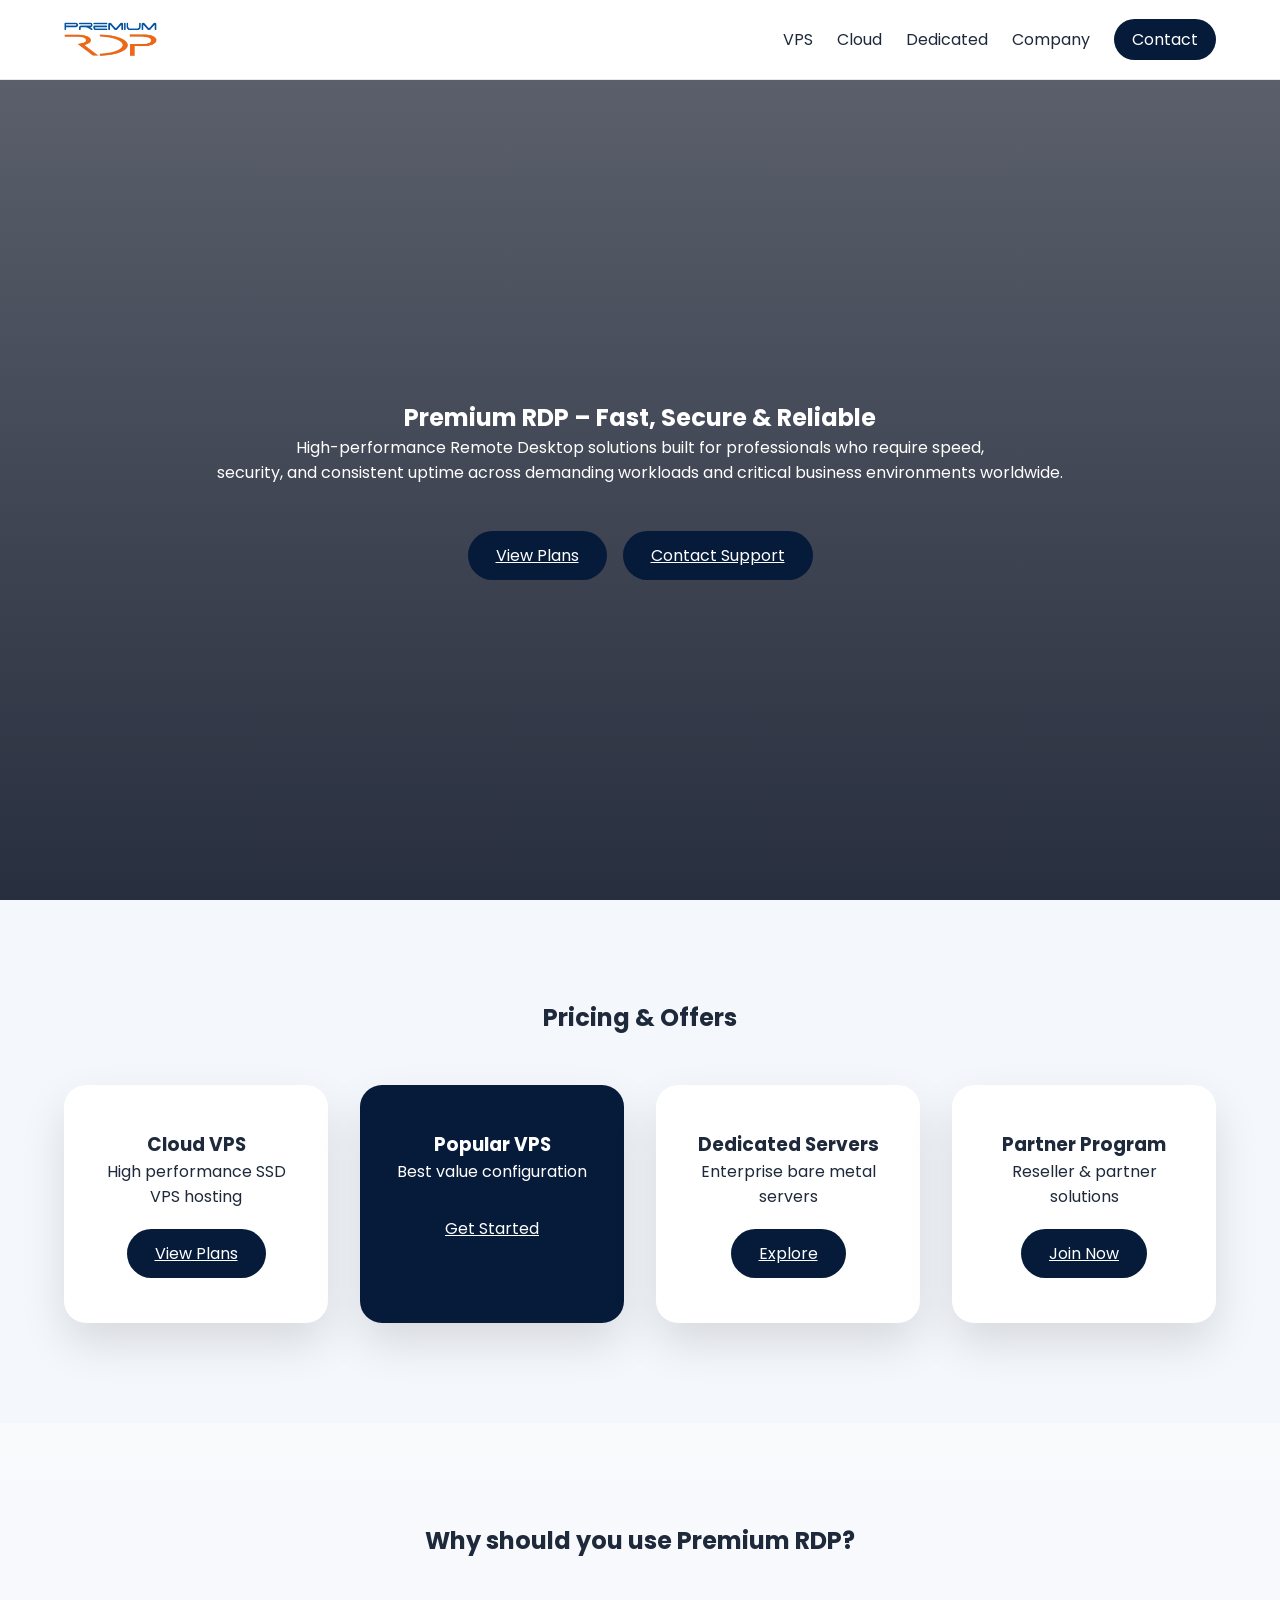
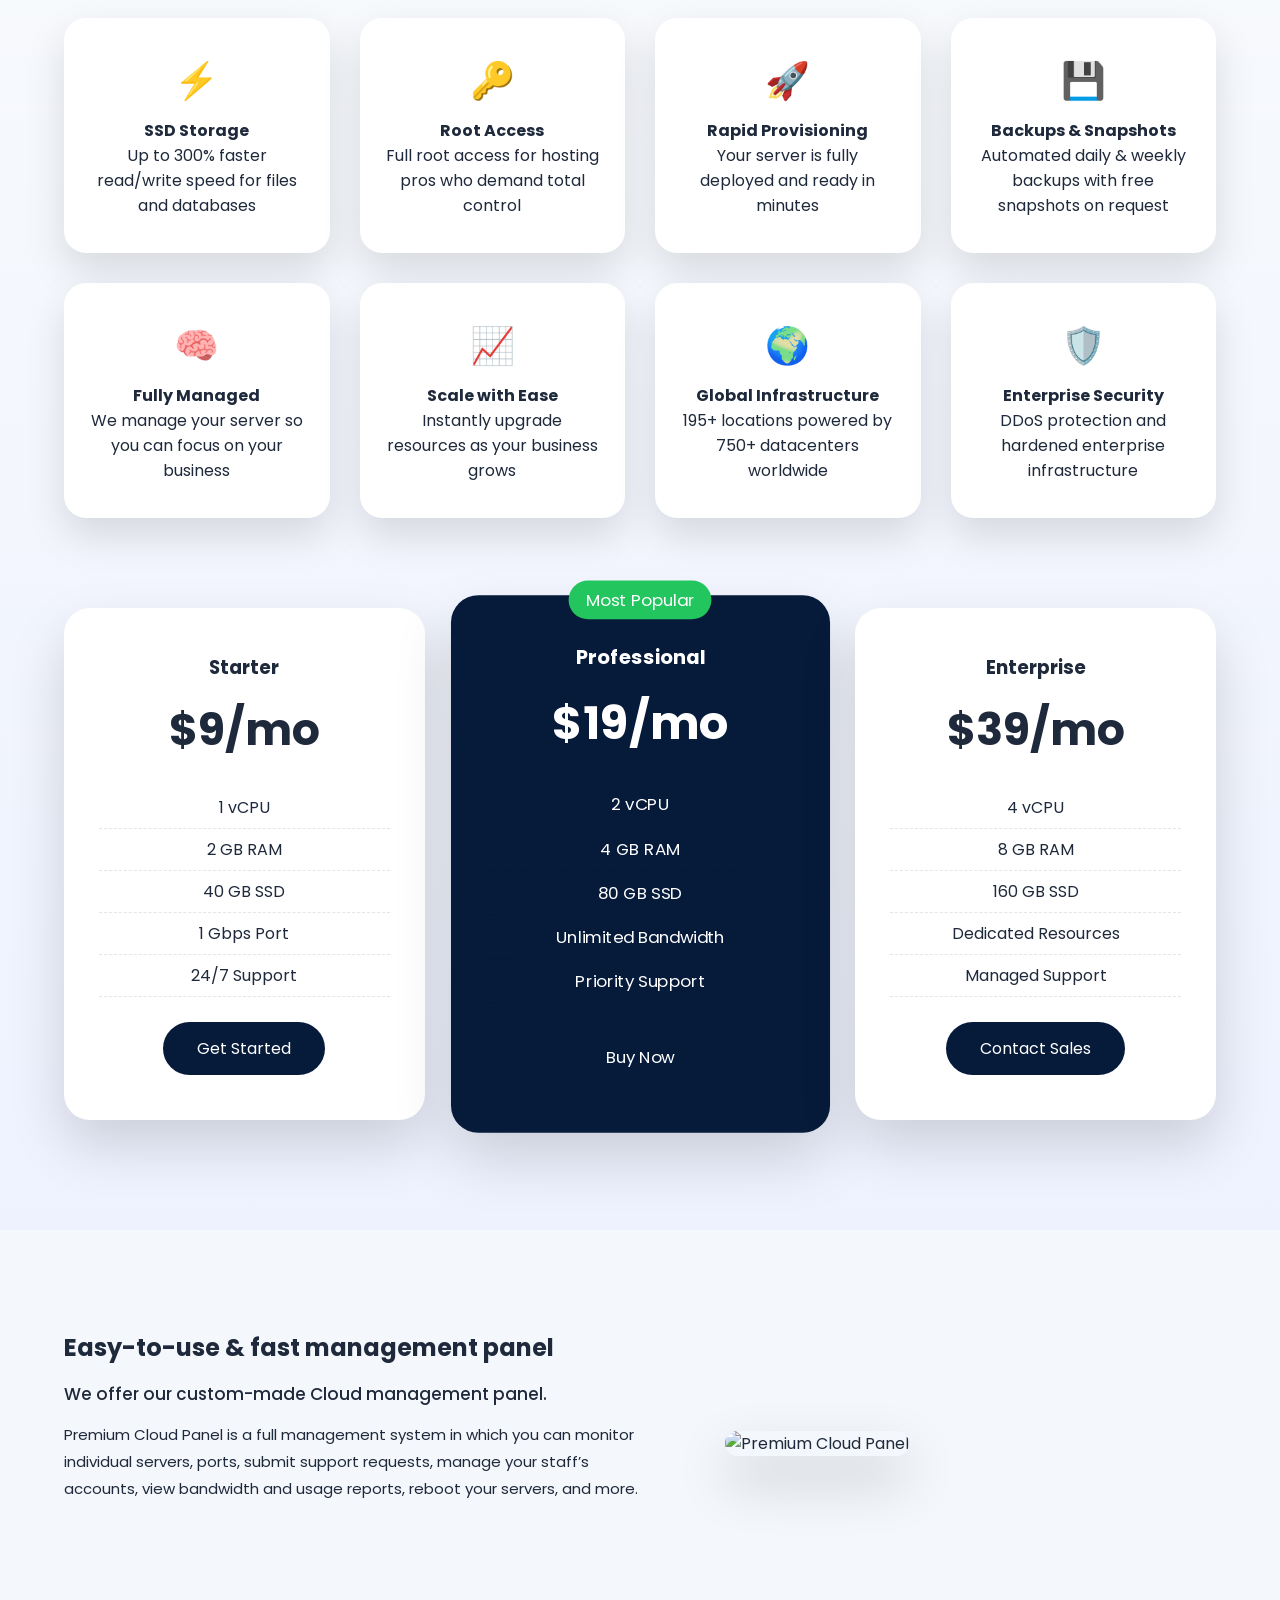
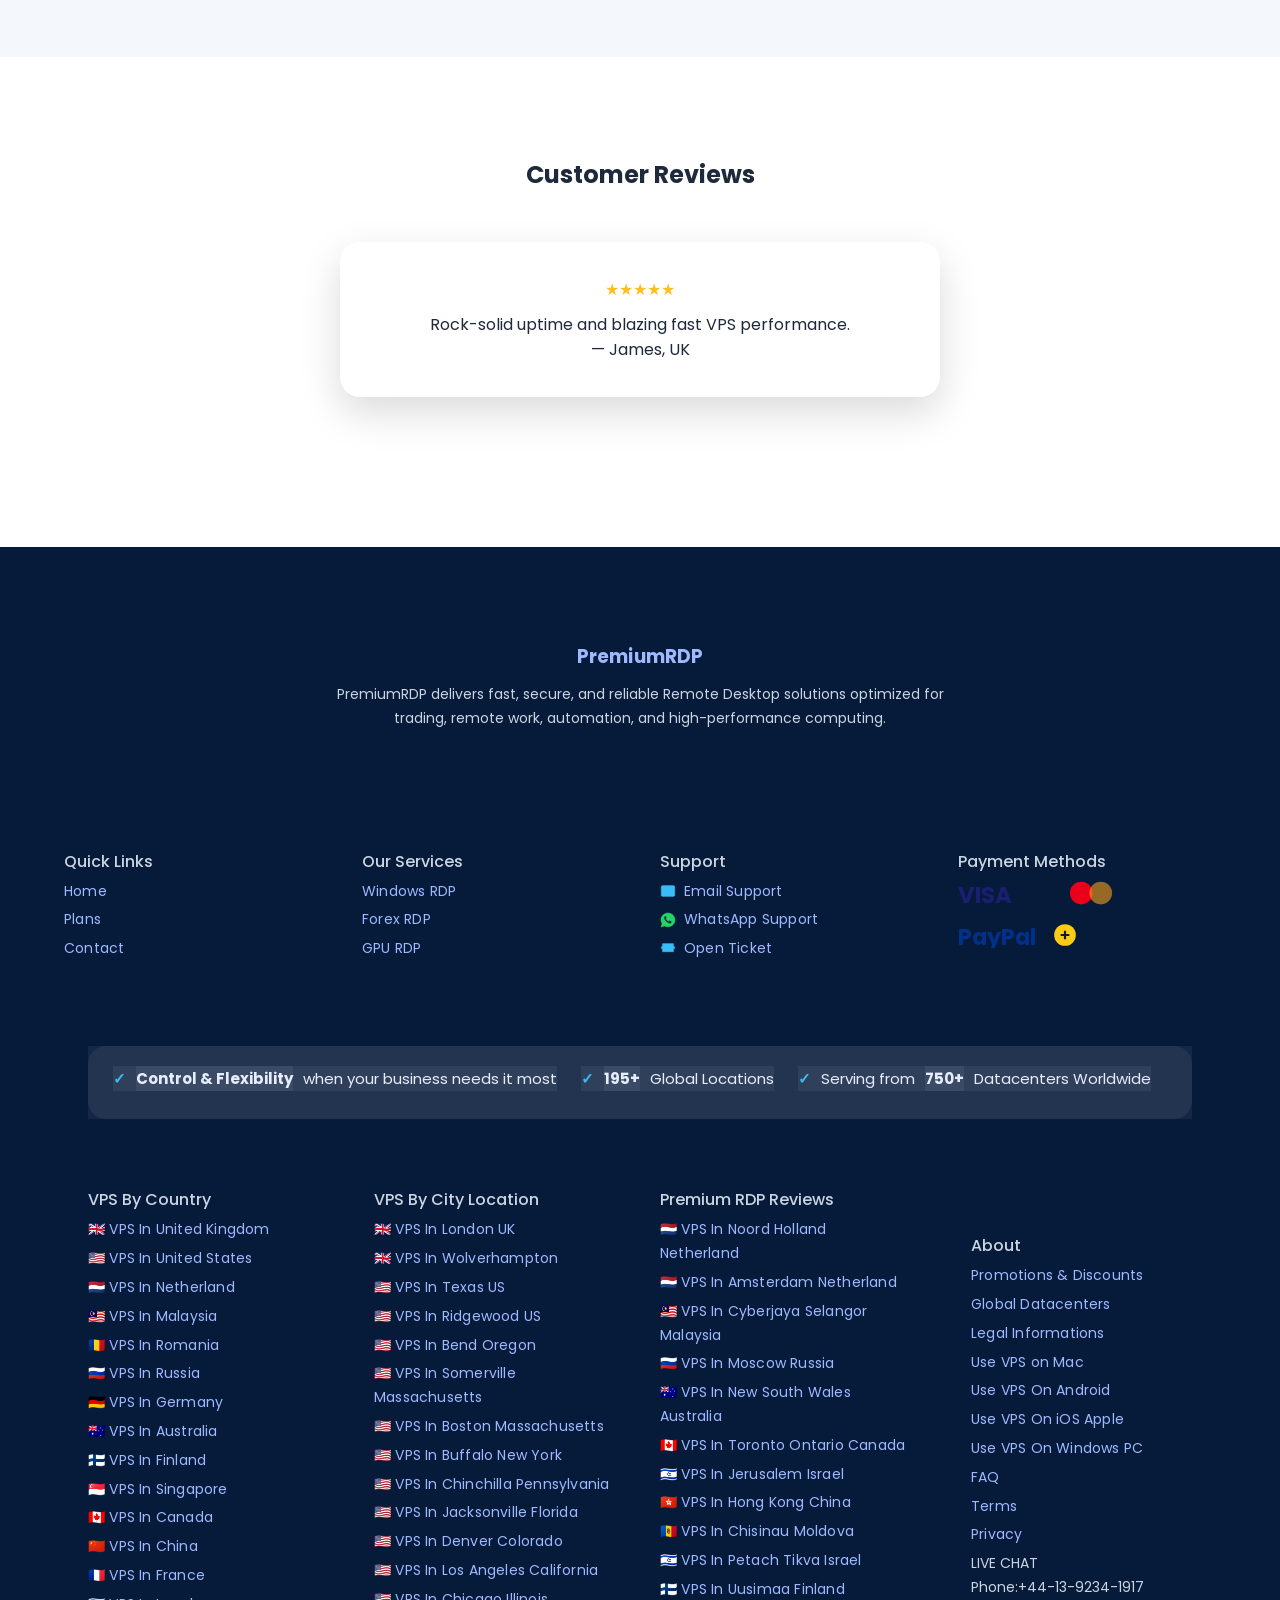
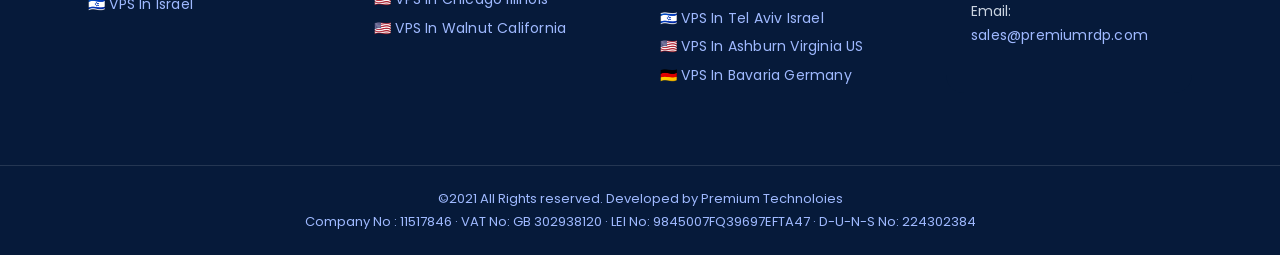
==== commit 8d9a1c5e: "Update index.html" ====
--- a/index.html
+++ b/index.html
@@ -23,7 +23,6 @@
 <li><a href="#cloud">Cloud</a></li>
 <li><a href="#dedicated">Dedicated</a></li>
 <li><a href="#company">Company</a></li>
-<li class="btn-nav"><a href="/client-area">Client Area</a></li>
 <li class="btn-nav"><a href="contact.html">Contact</a></li>
 </ul>
 </nav>
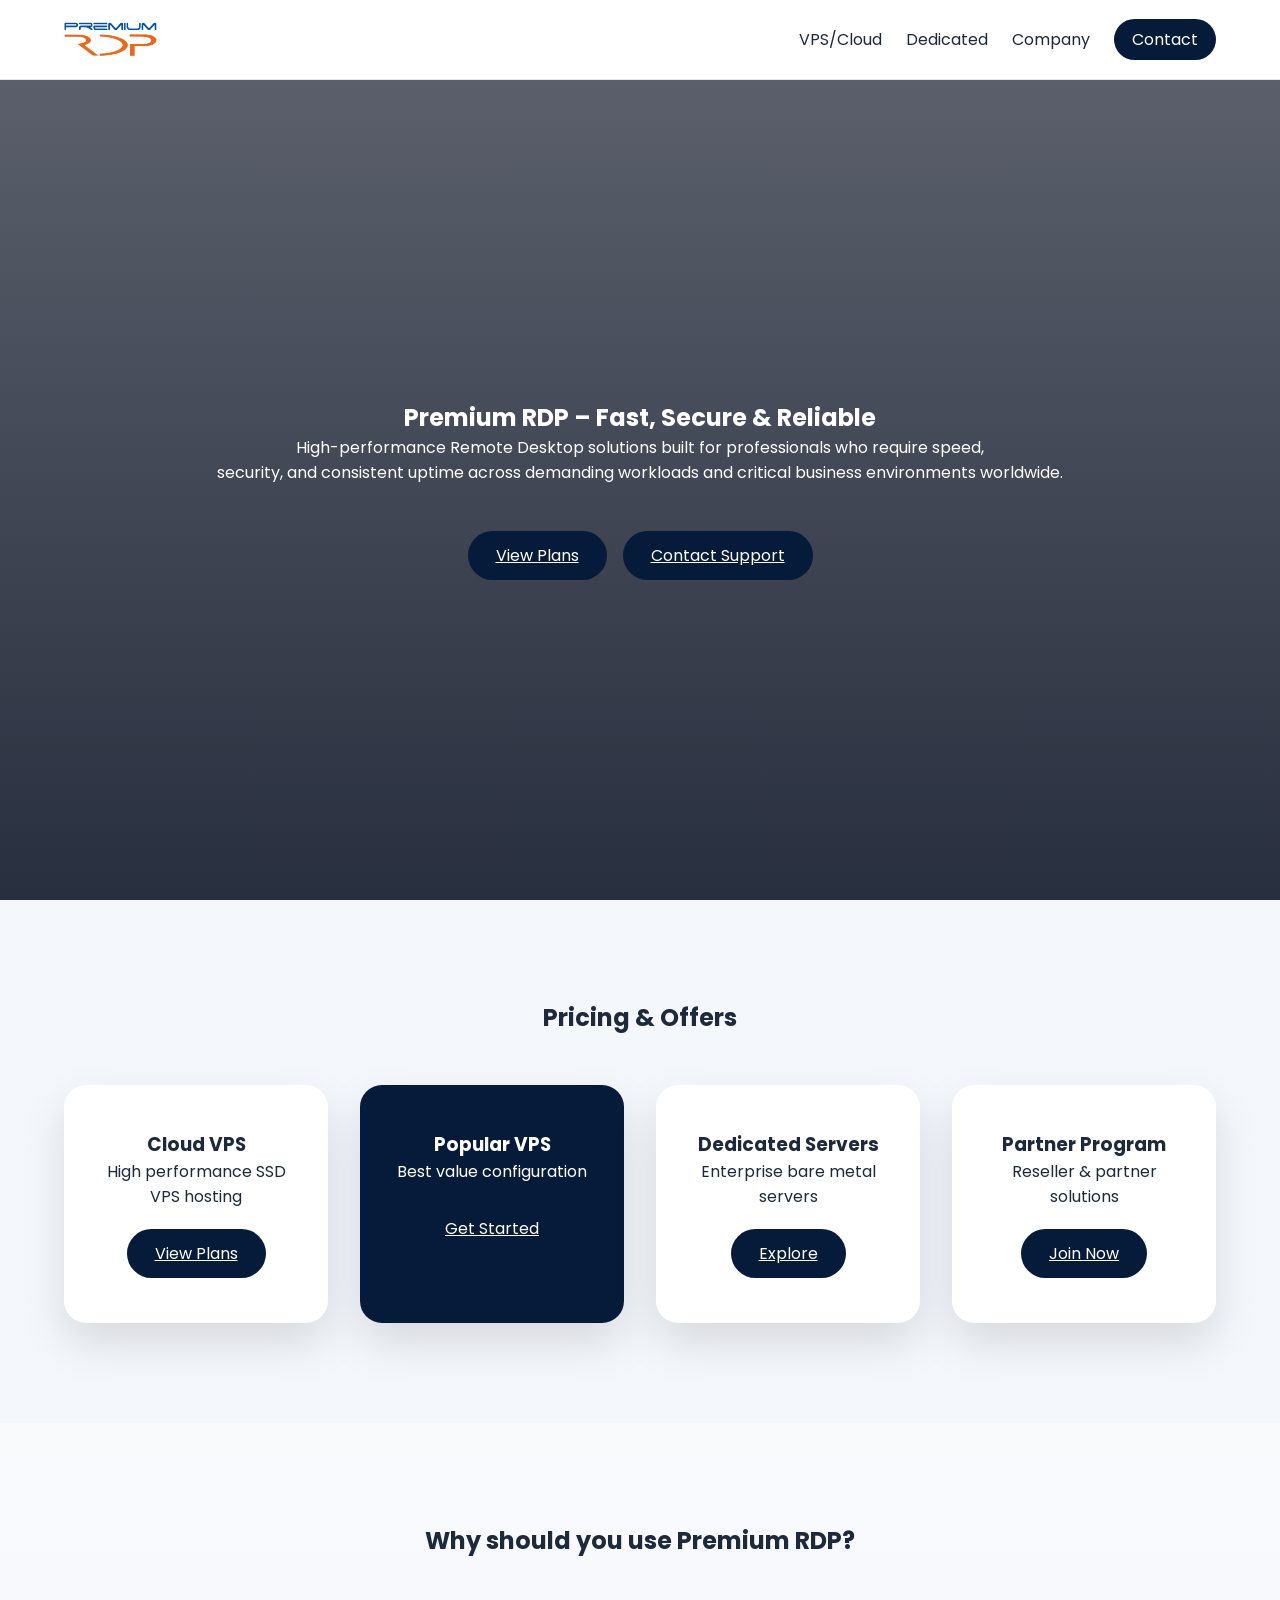
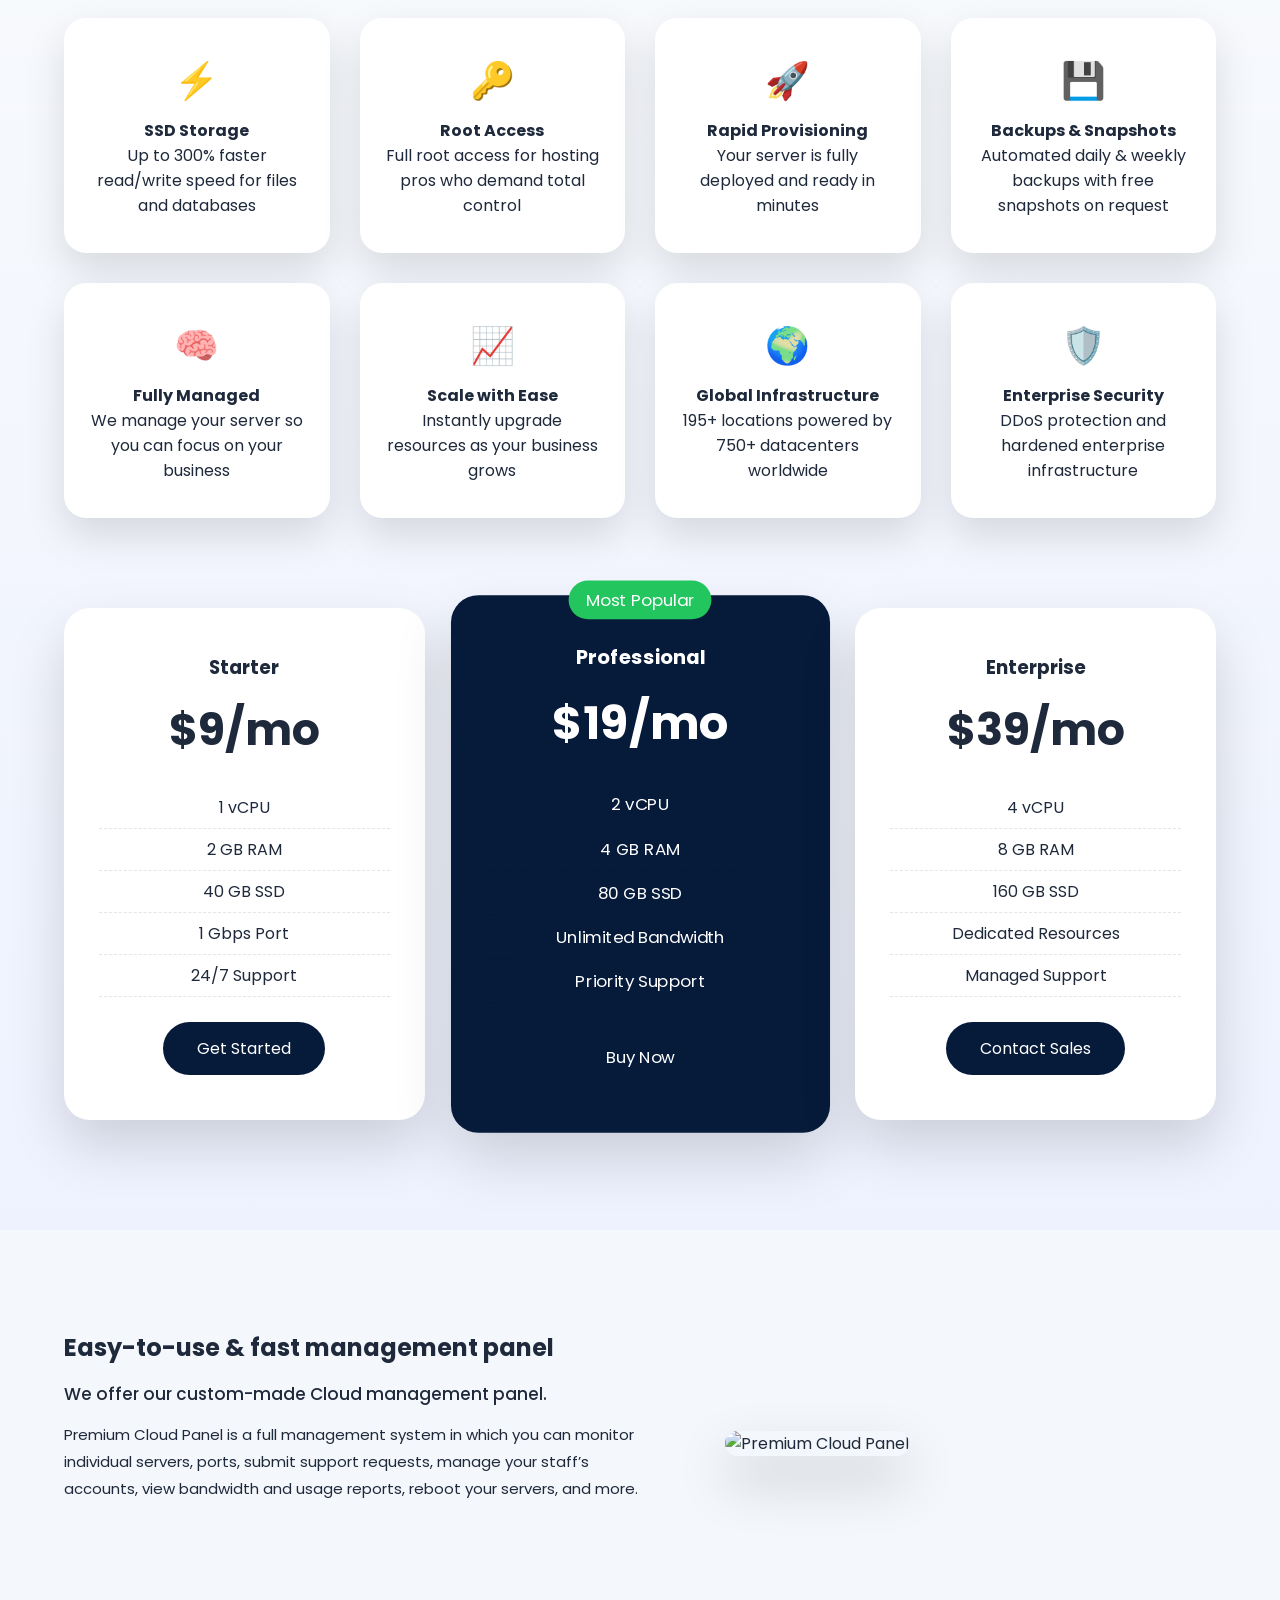
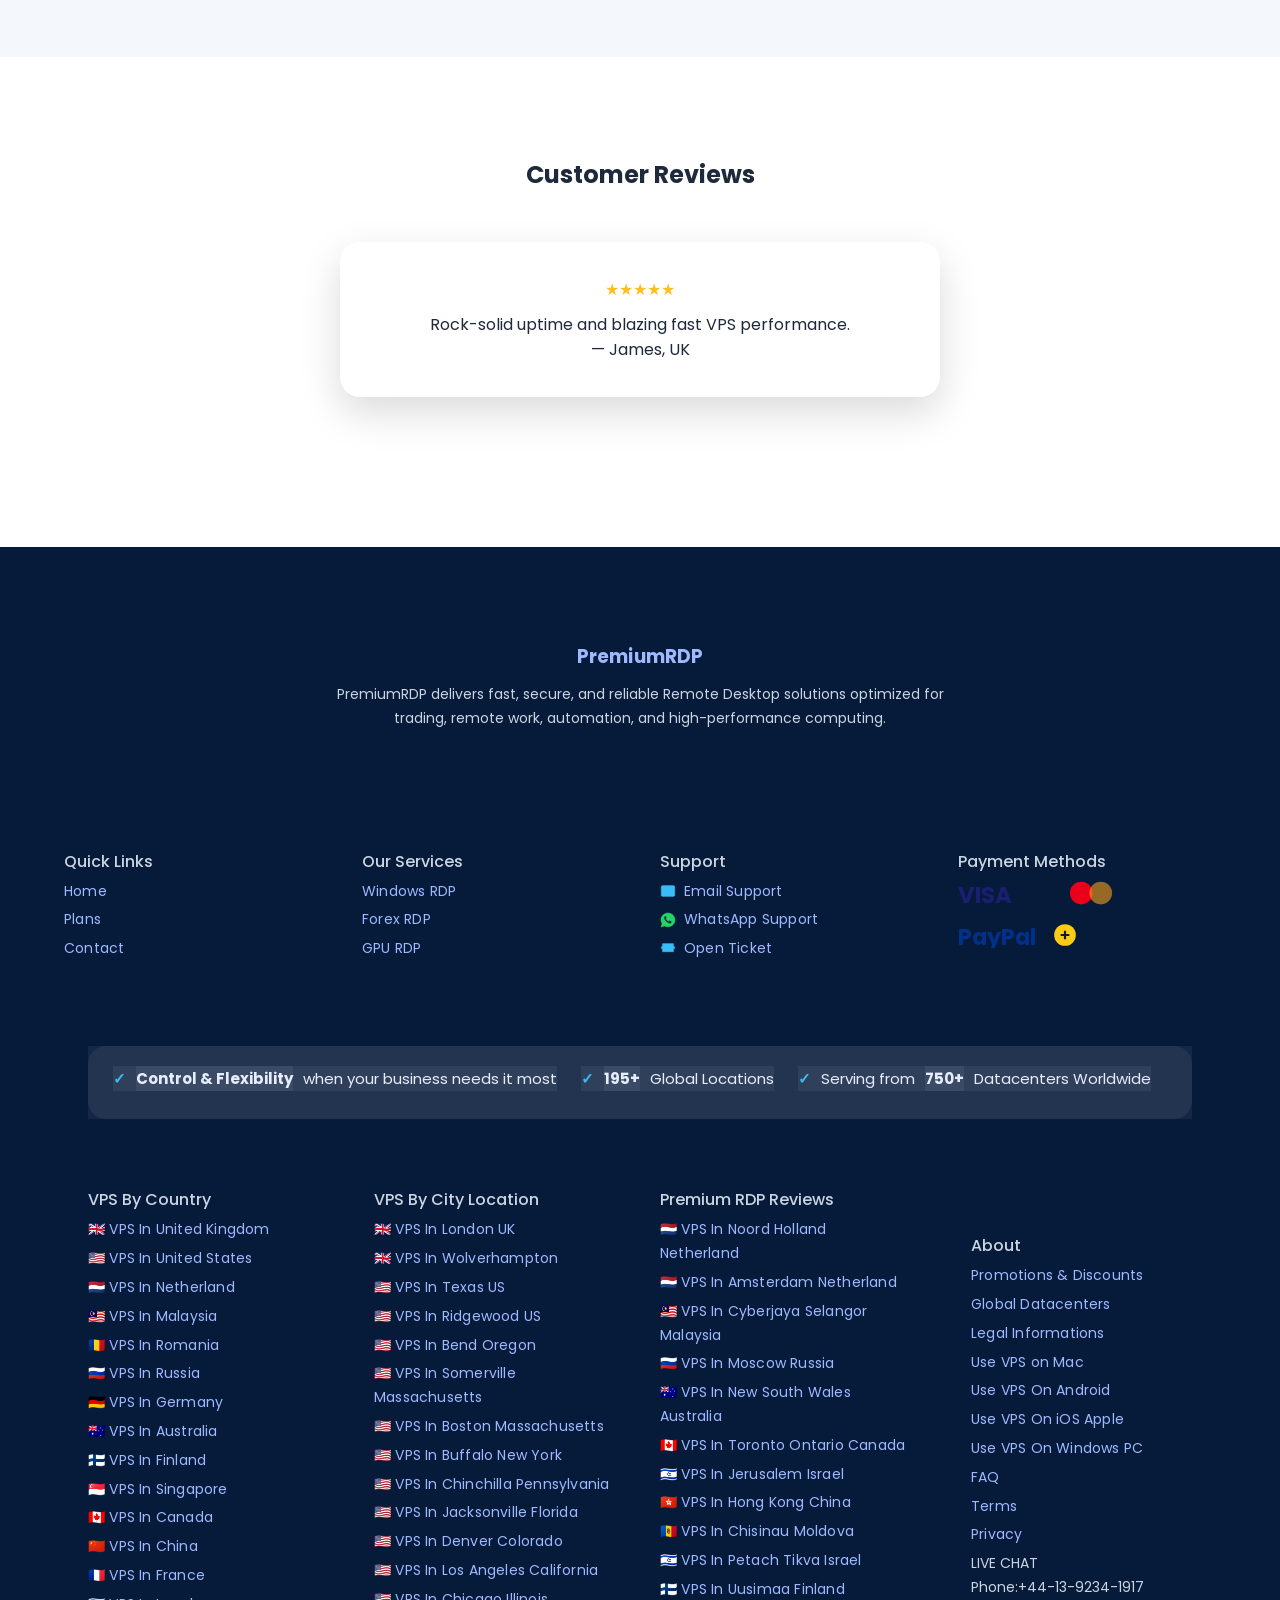
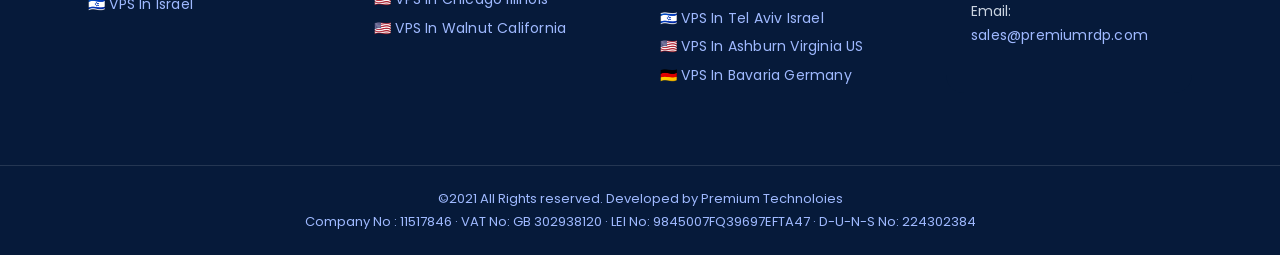
==== commit ec6d0463: "Update index.html" ====
--- a/index.html
+++ b/index.html
@@ -19,10 +19,9 @@
 <button class="menu-toggle" id="menuToggle" aria-label="Open menu">☰</button>
 <nav>
 <ul id="navMenu">
-<li><a href="#vps">VPS</a></li>
-<li><a href="#cloud">Cloud</a></li>
-<li><a href="#dedicated">Dedicated</a></li>
-<li><a href="#company">Company</a></li>
+<li><a href="#plans">VPS/Cloud</a></li>
+<li><a href="#plans">Dedicated</a></li>
+<li><a href="#hero1">Company</a></li>
 <li class="btn-nav"><a href="contact.html">Contact</a></li>
 </ul>
 </nav>
--- a/style.css
+++ b/style.css
@@ -936,3 +936,46 @@
   }
 
 }
+
+/* ================= SCROLL-TO-TOP BUTTON STYLES ================= */
+.scroll-to-top {
+  position: fixed;
+  bottom: 40px;
+  right: 40px;
+  width: 50px;
+  height: 50px;
+  border-radius: 12px; /* rounded square */
+  background-color: var(--navy);
+  color: #fff;
+  border: none;
+  cursor: pointer;
+  font-size: 20px;
+  display: flex;
+  align-items: center;
+  justify-content: center;
+  box-shadow: 0 6px 18px rgba(0,0,0,0.25);
+  opacity: 0;
+  pointer-events: none;
+  transition: opacity 0.3s, transform 0.2s;
+  z-index: 1000;
+}
+
+.scroll-to-top.visible {
+  opacity: 1;
+  pointer-events: auto;
+}
+
+.scroll-to-top:hover {
+  transform: scale(1.1);
+  background-color: #0a2c5a; /* slightly darker navy */
+}
+
+@media (max-width: 768px) {
+  .scroll-to-top {
+    width: 45px;
+    height: 45px;
+    font-size: 18px;
+    bottom: 30px;
+    right: 20px;
+  }
+}
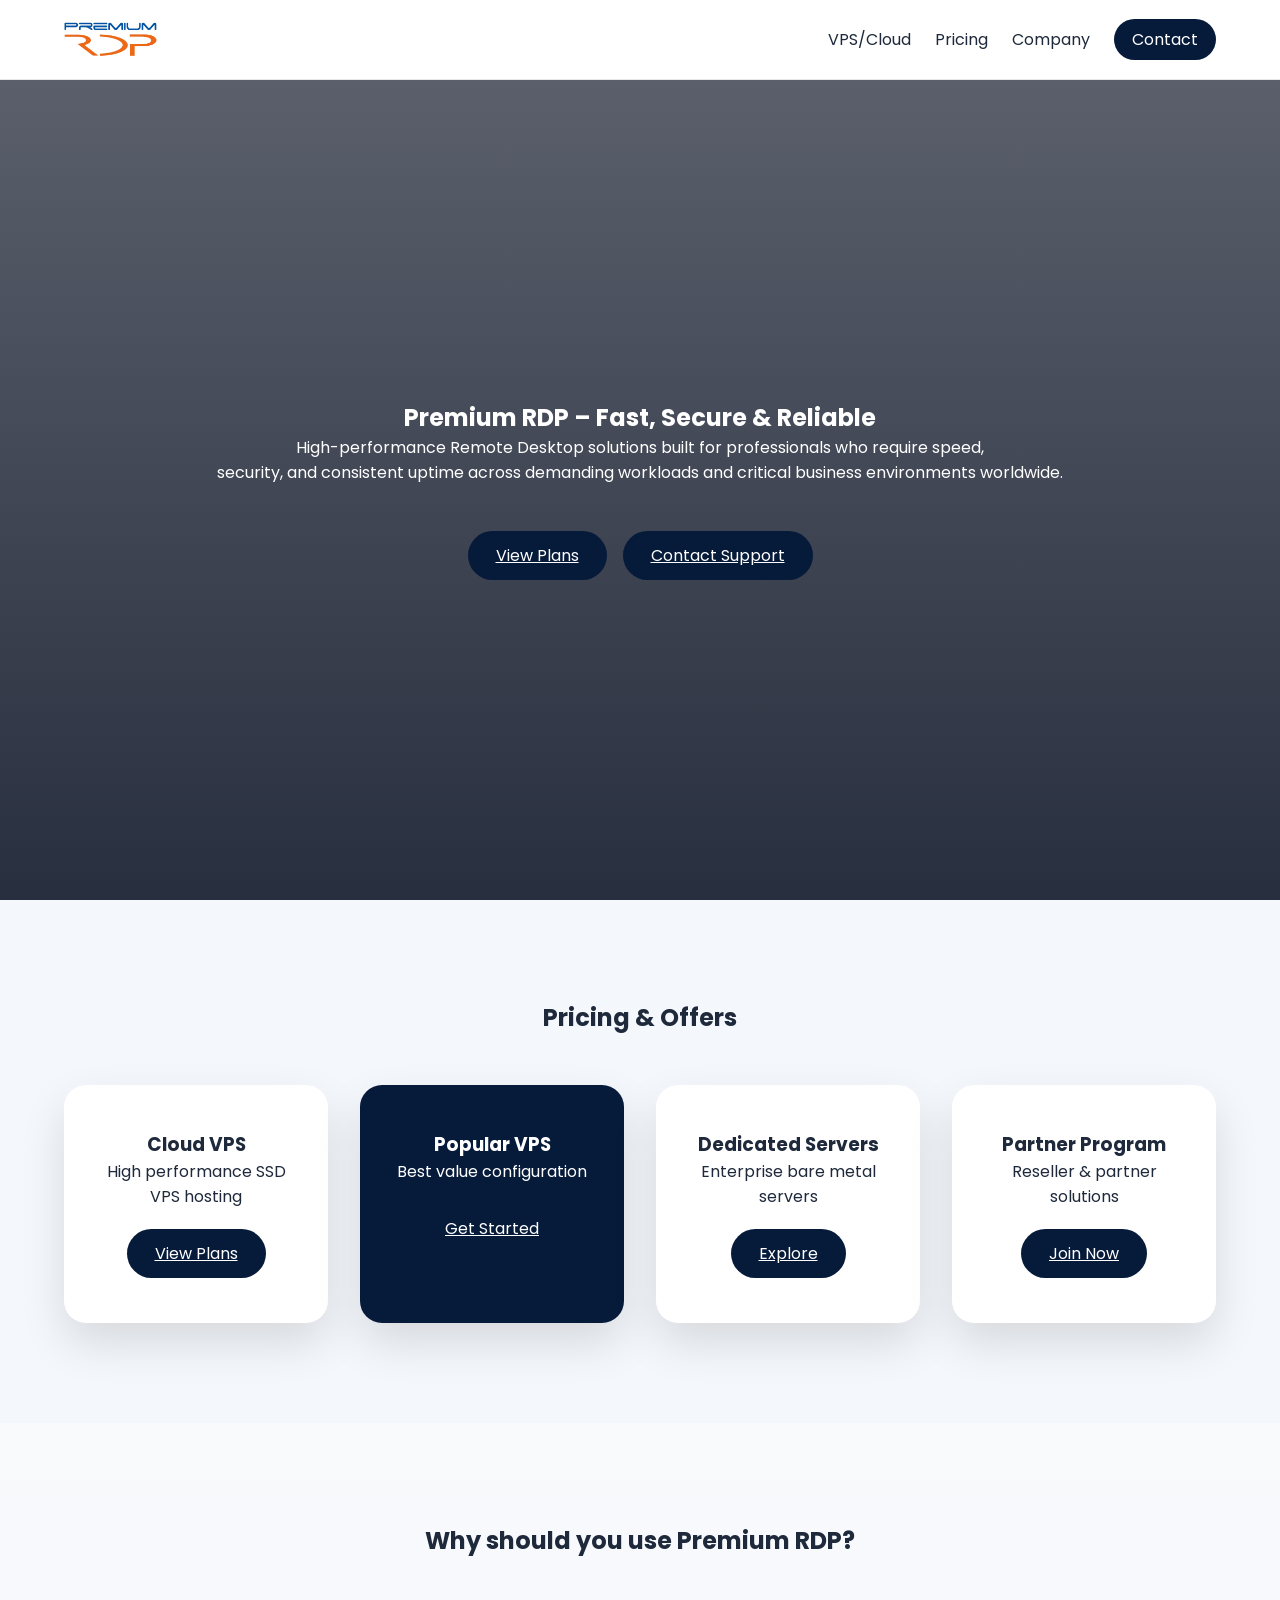
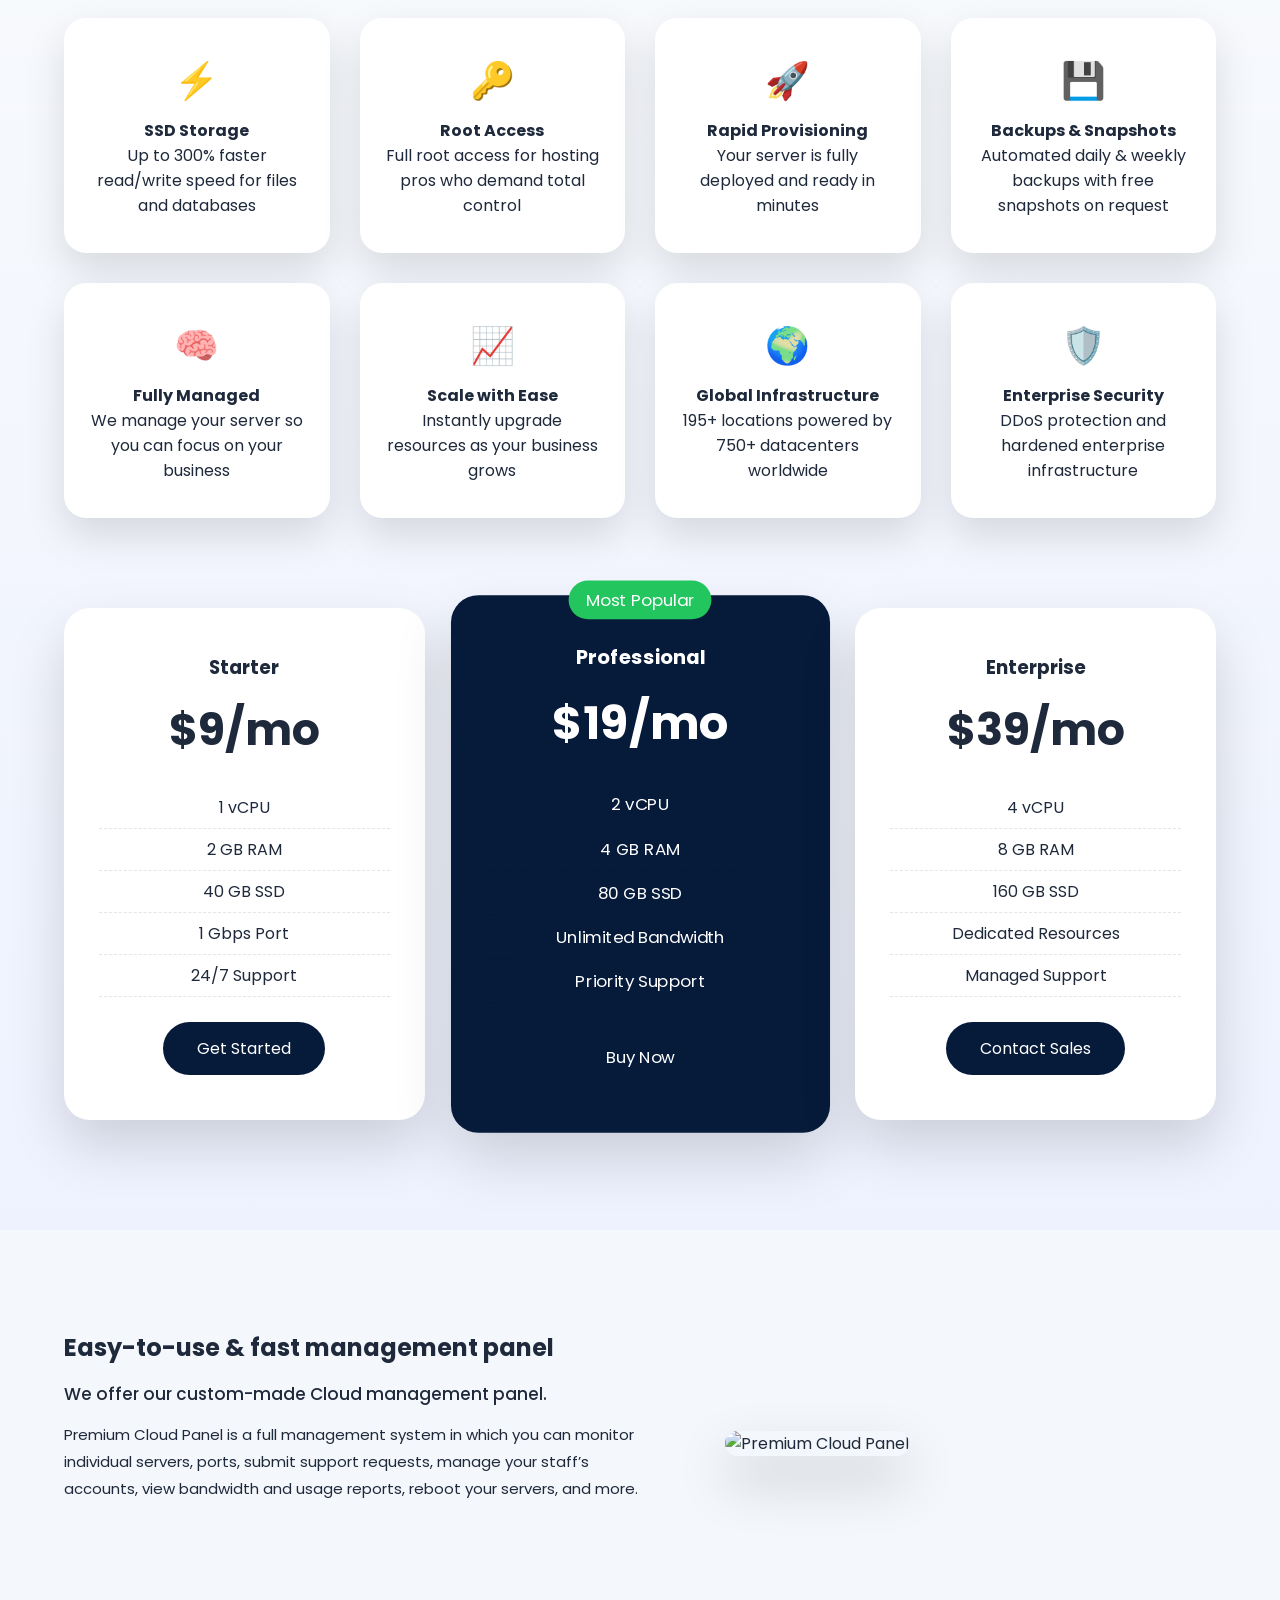
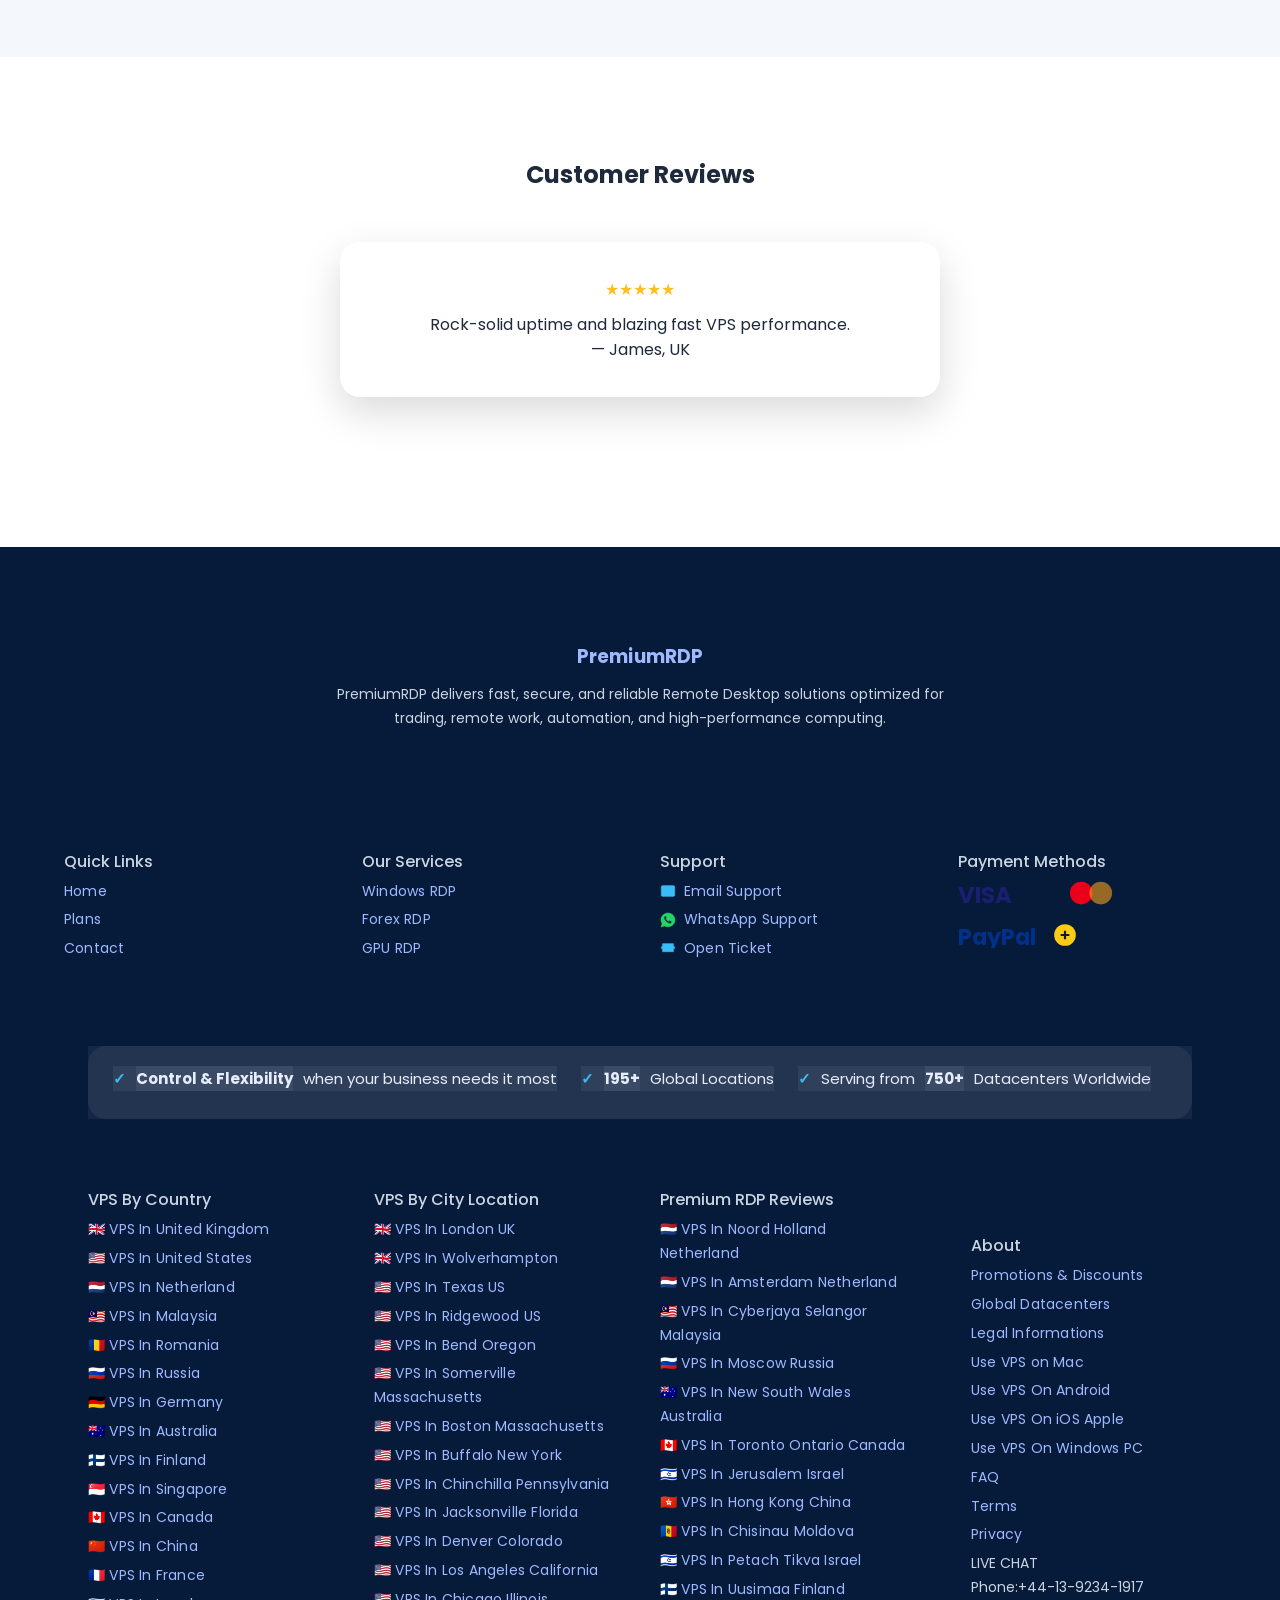
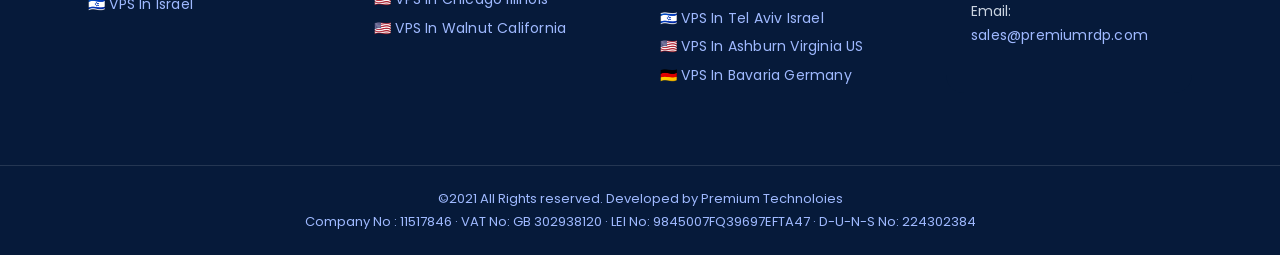
==== commit 63128b43: "Update index.html" ====
--- a/index.html
+++ b/index.html
@@ -20,7 +20,7 @@
 <nav>
 <ul id="navMenu">
 <li><a href="#plans">VPS/Cloud</a></li>
-<li><a href="#plans">Dedicated</a></li>
+<li><a href="./#pricing">Pricing</a></li>
 <li><a href="#hero1">Company</a></li>
 <li class="btn-nav"><a href="contact.html">Contact</a></li>
 </ul>
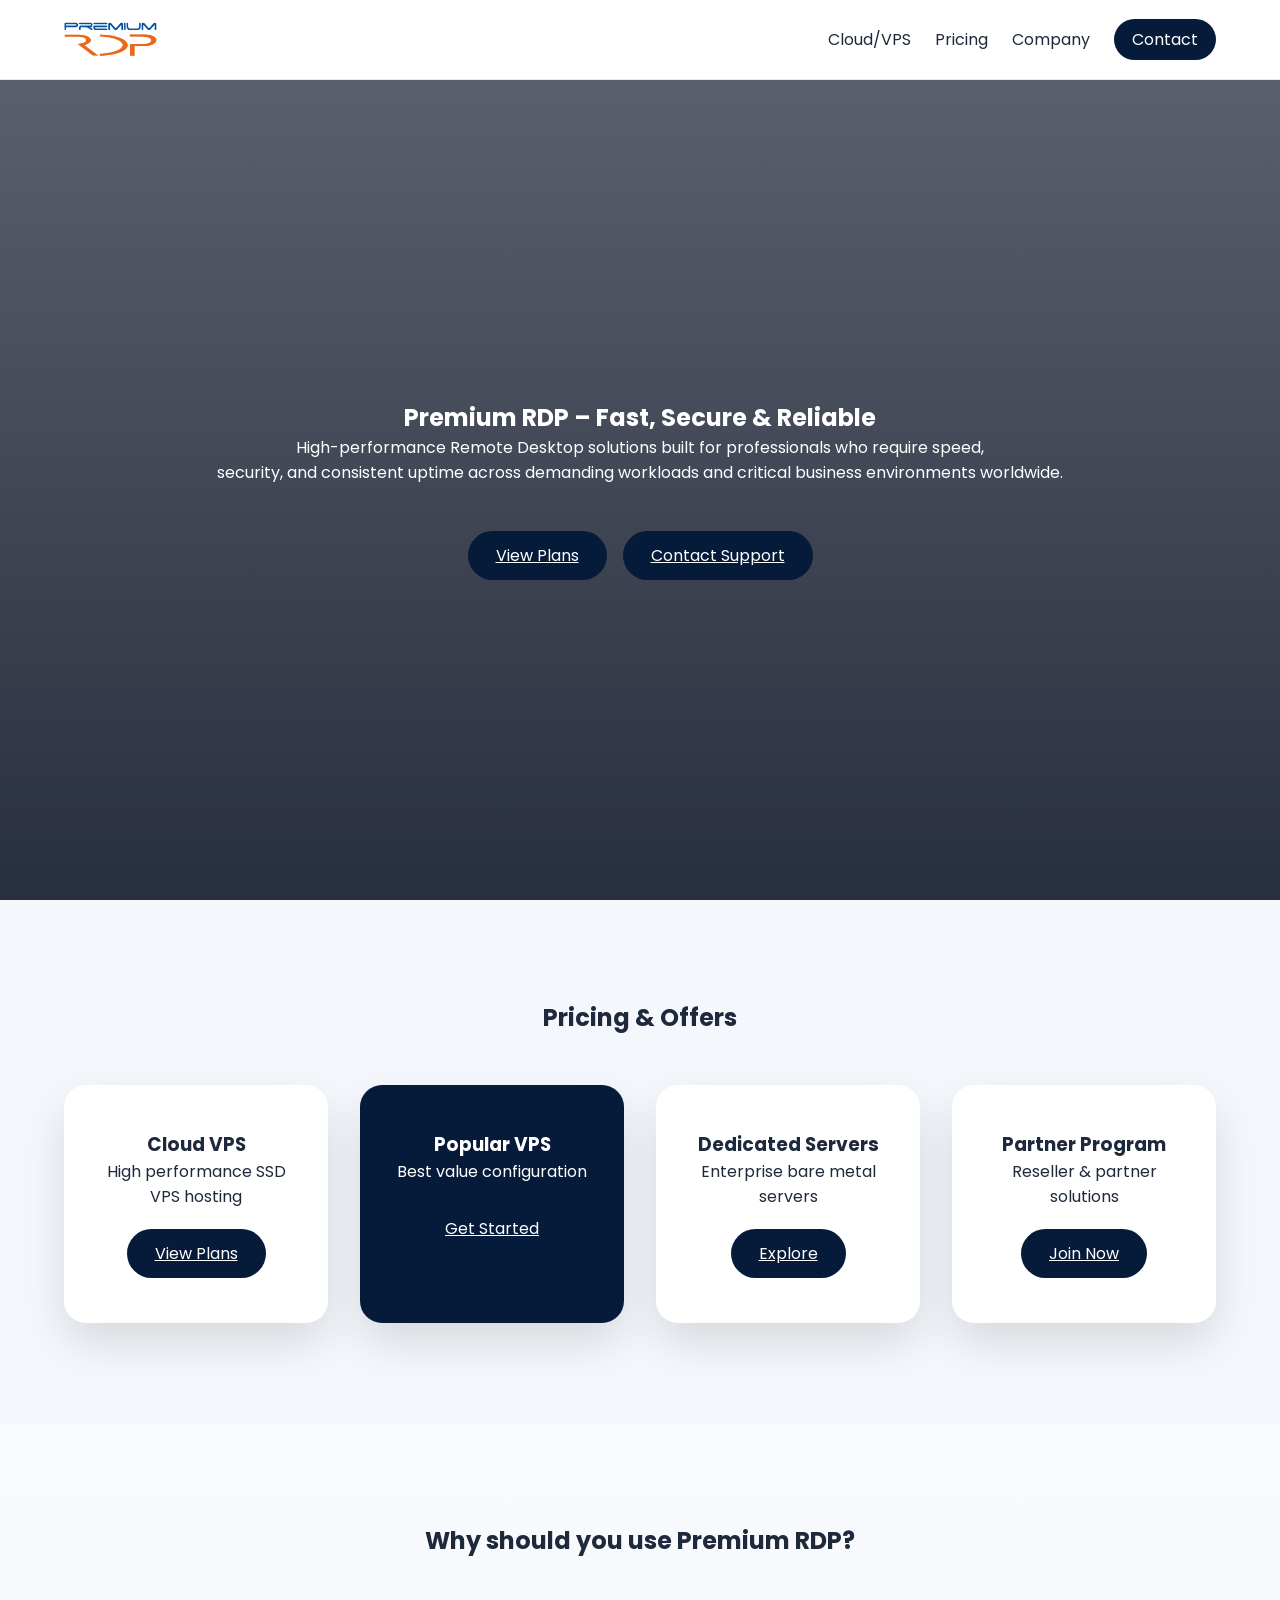
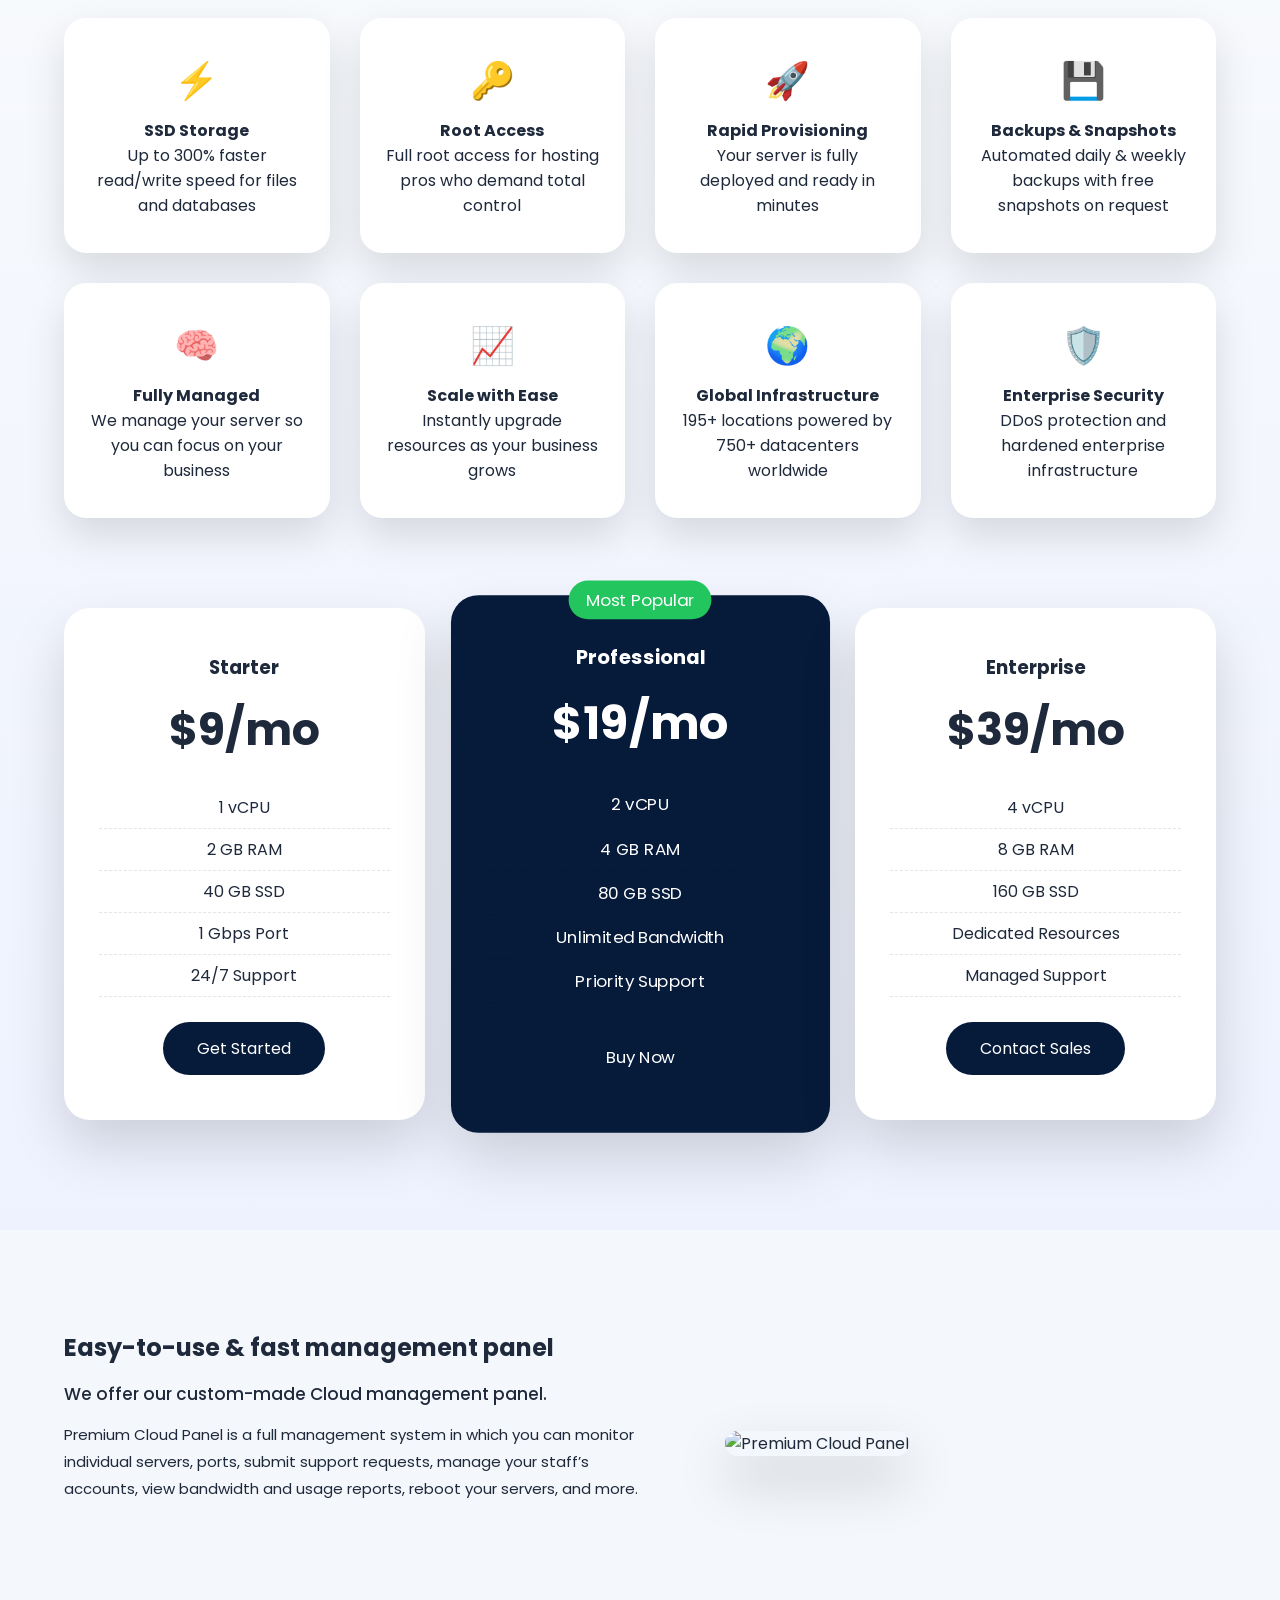
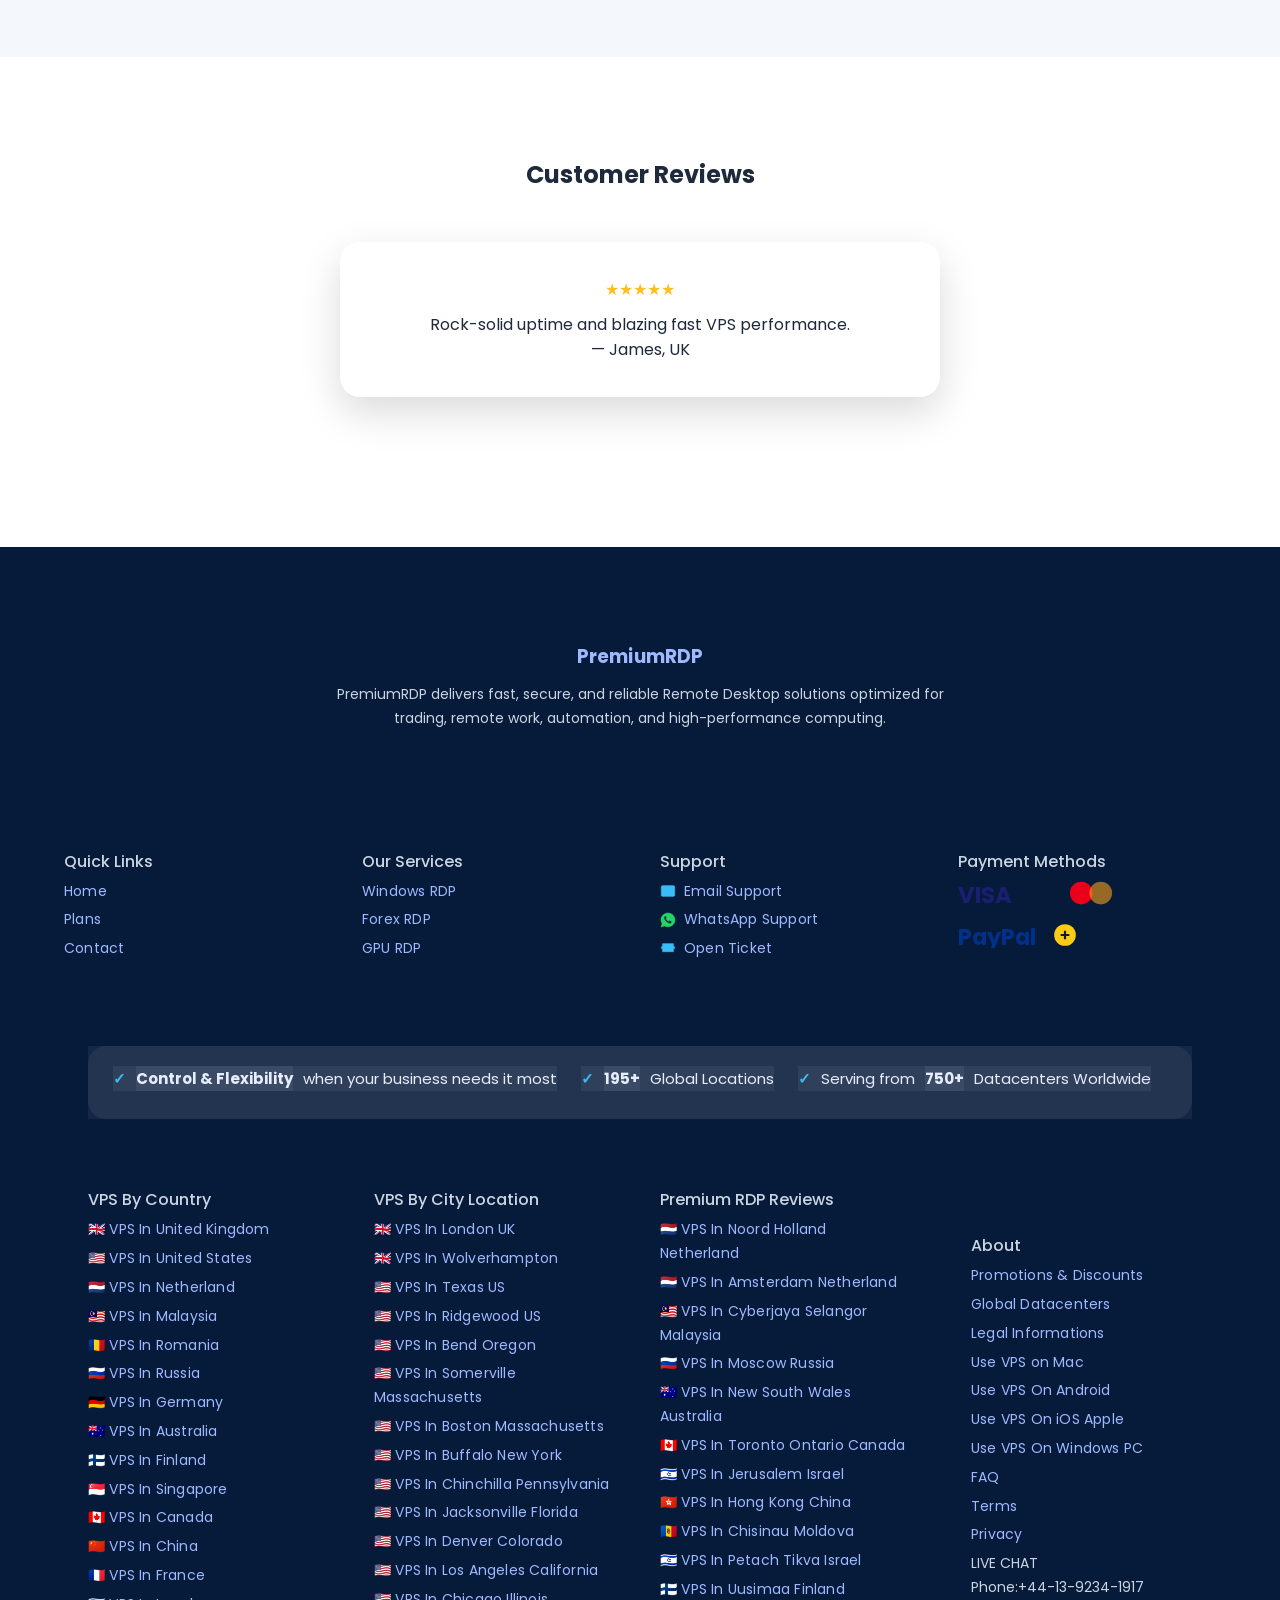
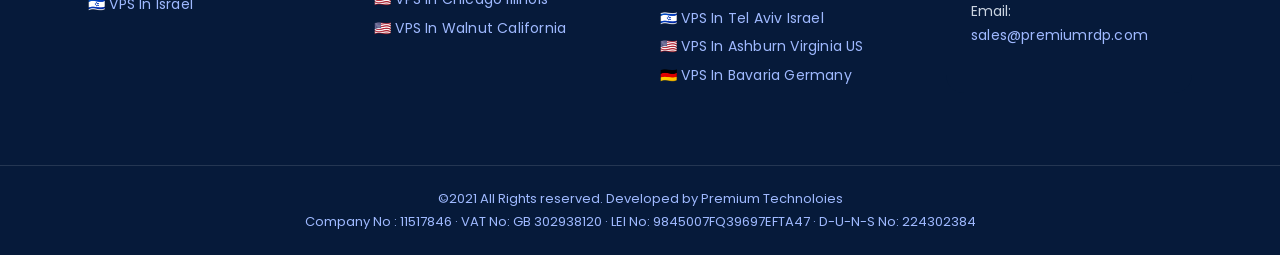
==== commit c1522f2a: "Update index.html" ====
--- a/index.html
+++ b/index.html
@@ -19,7 +19,7 @@
 <button class="menu-toggle" id="menuToggle" aria-label="Open menu">☰</button>
 <nav>
 <ul id="navMenu">
-<li><a href="#plans">VPS/Cloud</a></li>
+<li><a href="#plans">Cloud/VPS</a></li>
 <li><a href="./#pricing">Pricing</a></li>
 <li><a href="#hero1">Company</a></li>
 <li class="btn-nav"><a href="contact.html">Contact</a></li>
@@ -182,7 +182,7 @@
 </div>
 
     <!-- PRICING TIERS -->
-    <div class="pricing-tiers">
+    <section id="pricing" class="pricing-tiers">
       <div class="tier">
         <h3>Starter</h3>
         <div class="price">$9<span>/mo</span></div>
